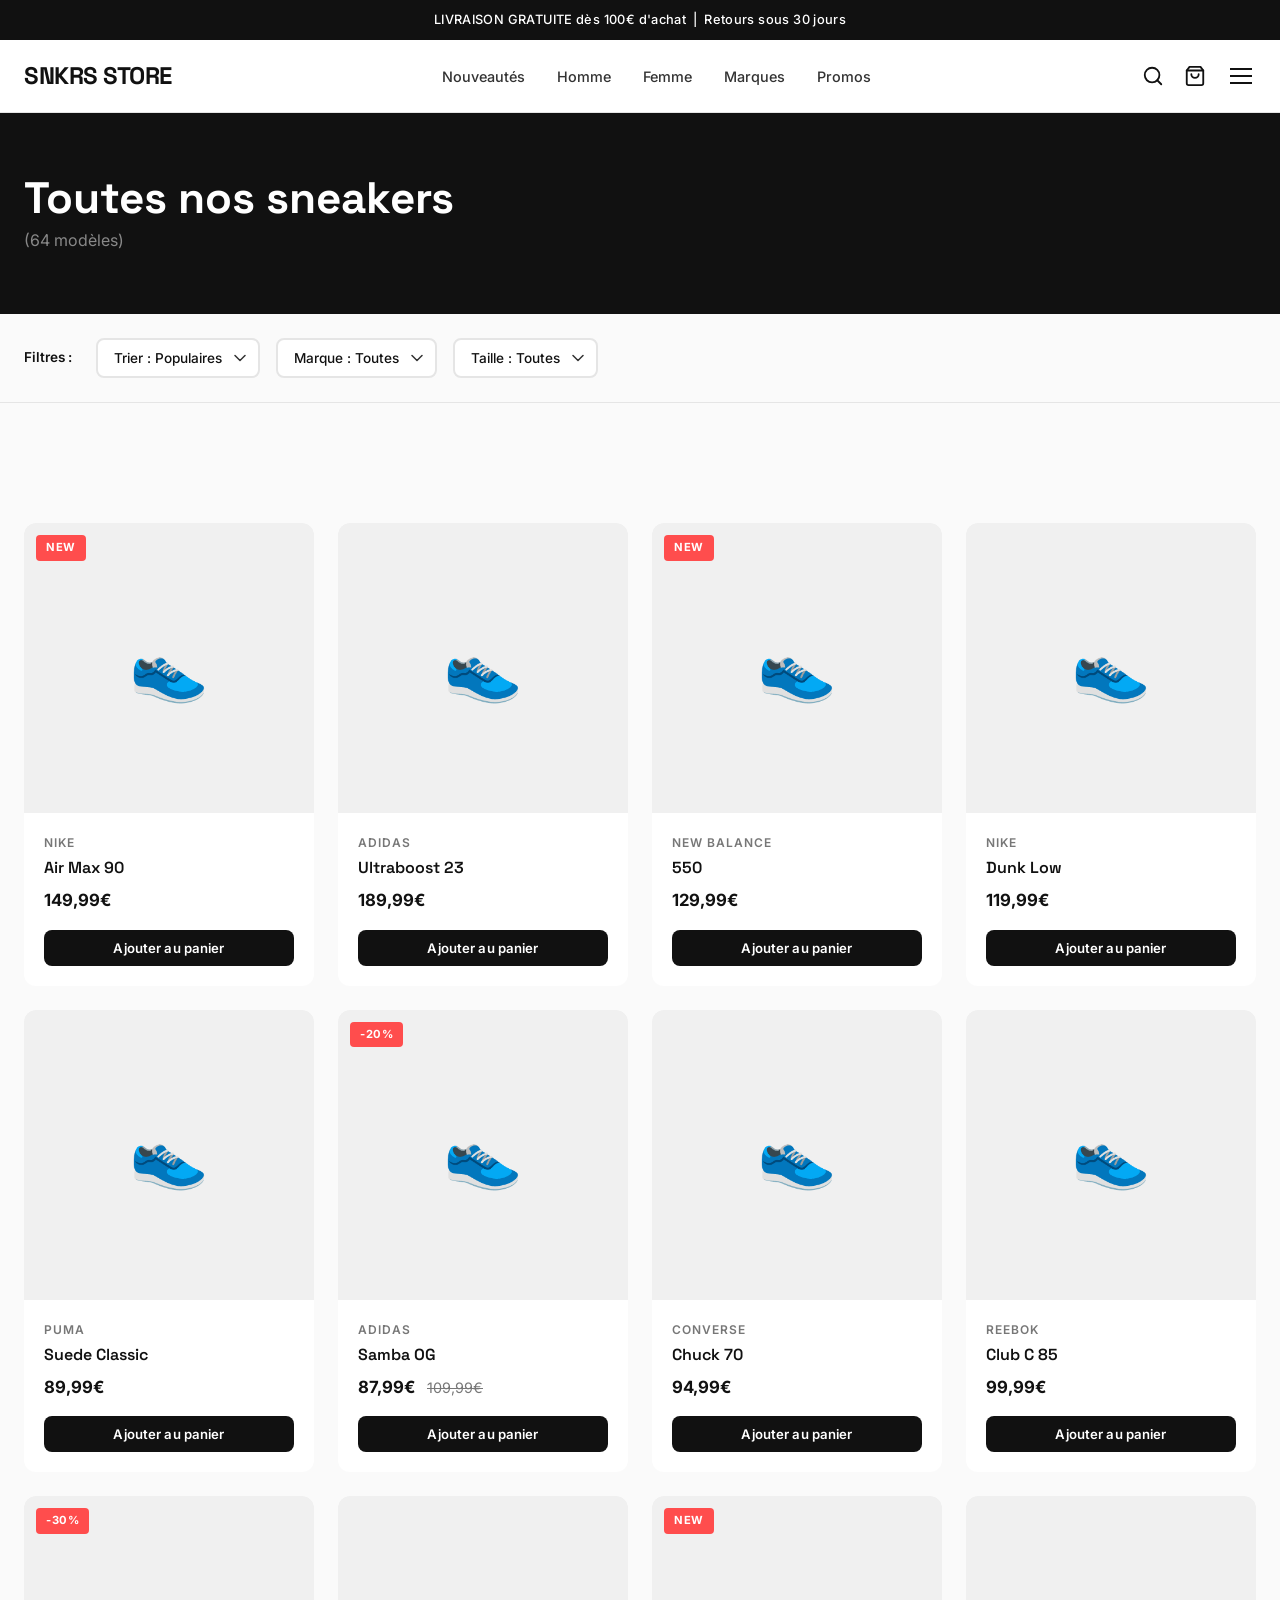
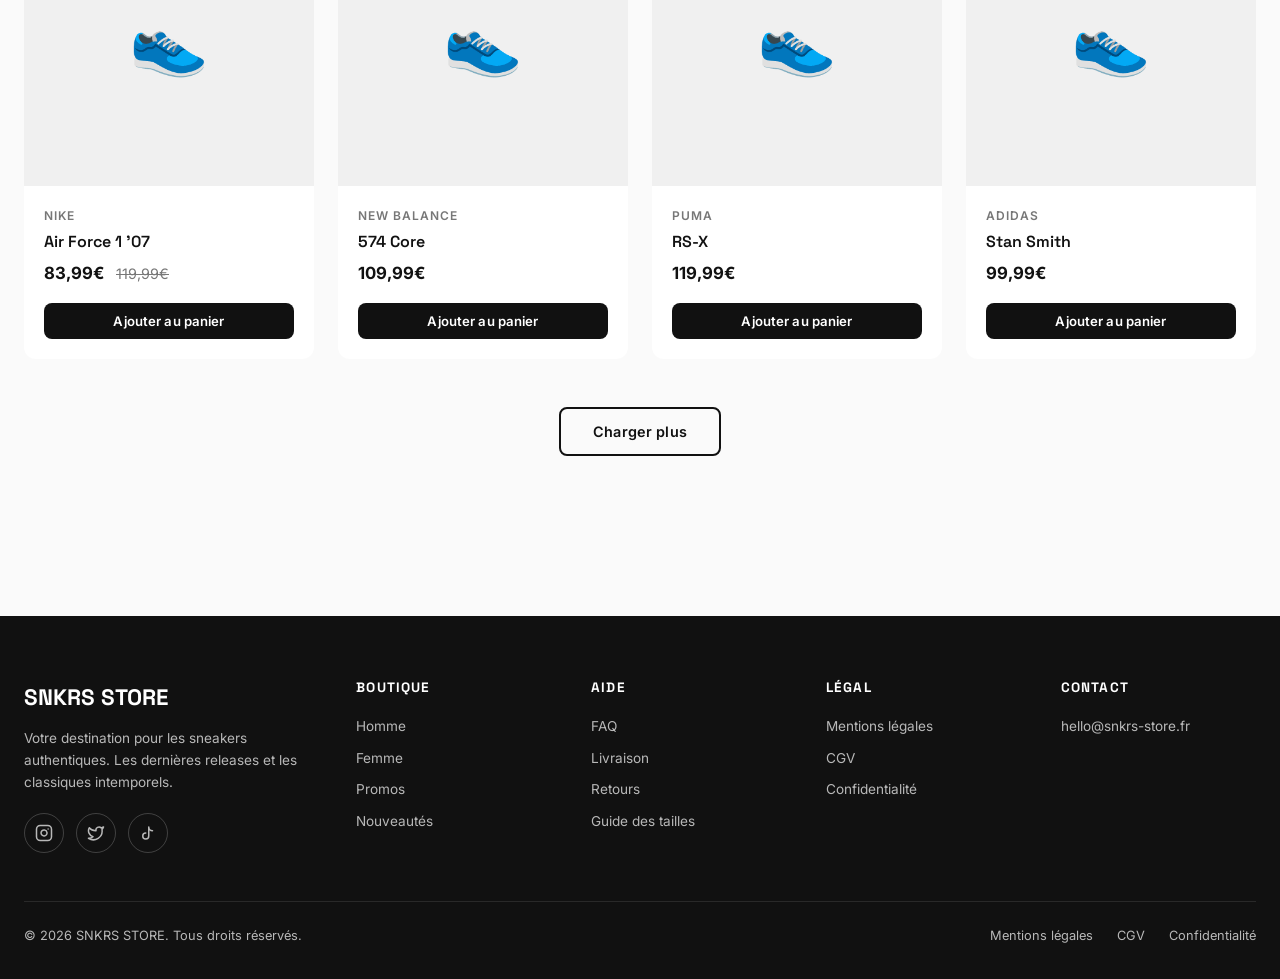
==== shop.html @ 1f9a0745 "Site e-commerce sneakers - homepage + catalogue" ====
<!DOCTYPE html>
<html lang="fr">
<head>
  <meta charset="UTF-8">
  <meta name="viewport" content="width=device-width, initial-scale=1.0">
  <title>Toutes nos sneakers &mdash; SNKRS STORE</title>
  <meta name="description" content="D&eacute;couvrez notre catalogue complet de sneakers authentiques. Nike, Adidas, New Balance, Puma et plus.">
  <link rel="preconnect" href="https://fonts.googleapis.com">
  <link rel="preconnect" href="https://fonts.gstatic.com" crossorigin>
  <link href="https://fonts.googleapis.com/css2?family=Inter:wght@400;500;600;700&family=Space+Grotesk:wght@500;600;700&display=swap" rel="stylesheet">
  <link rel="stylesheet" href="style.css">
</head>
<body>

<!-- ===== ANNOUNCEMENT BAR ===== -->
<div class="announcement-bar">
  LIVRAISON GRATUITE d&egrave;s 100&euro; d'achat &nbsp;|&nbsp; Retours sous 30 jours
</div>

<!-- ===== NAVBAR ===== -->
<nav class="navbar">
  <div class="container">
    <a href="index.html" class="navbar__logo">SNKRS STORE</a>

    <ul class="navbar__links">
      <li><a href="shop.html">Nouveaut&eacute;s</a></li>
      <li><a href="shop.html">Homme</a></li>
      <li><a href="shop.html">Femme</a></li>
      <li><a href="shop.html">Marques</a></li>
      <li><a href="shop.html">Promos</a></li>
    </ul>

    <div class="navbar__icons">
      <button type="button" aria-label="Rechercher">
        <svg viewBox="0 0 24 24" fill="none" stroke="currentColor" stroke-width="2" stroke-linecap="round" stroke-linejoin="round"><circle cx="11" cy="11" r="8"/><line x1="21" y1="21" x2="16.65" y2="16.65"/></svg>
      </button>
      <a href="#" aria-label="Panier">
        <svg viewBox="0 0 24 24" fill="none" stroke="currentColor" stroke-width="2" stroke-linecap="round" stroke-linejoin="round"><path d="M6 2L3 6v14a2 2 0 002 2h14a2 2 0 002-2V6l-3-4z"/><line x1="3" y1="6" x2="21" y2="6"/><path d="M16 10a4 4 0 01-8 0"/></svg>
        <span class="cart-badge">0</span>
      </a>
      <button class="hamburger" type="button" aria-label="Menu">
        <span></span><span></span><span></span>
      </button>
    </div>
  </div>
</nav>

<!-- ===== MOBILE MENU ===== -->
<div class="mobile-menu">
  <div class="mobile-menu__header">
    <span class="navbar__logo">SNKRS STORE</span>
    <button class="mobile-menu__close" type="button" aria-label="Fermer">
      <svg viewBox="0 0 24 24" fill="none" stroke="currentColor" stroke-width="2" stroke-linecap="round" stroke-linejoin="round"><line x1="18" y1="6" x2="6" y2="18"/><line x1="6" y1="6" x2="18" y2="18"/></svg>
    </button>
  </div>
  <ul class="mobile-menu__links">
    <li><a href="shop.html">Nouveaut&eacute;s</a></li>
    <li><a href="shop.html">Homme</a></li>
    <li><a href="shop.html">Femme</a></li>
    <li><a href="shop.html">Marques</a></li>
    <li><a href="shop.html">Promos</a></li>
  </ul>
</div>

<!-- ===== SHOP HERO ===== -->
<section class="shop-hero">
  <div class="container">
    <h1>Toutes nos sneakers</h1>
    <span>(64 mod&egrave;les)</span>
  </div>
</section>

<!-- ===== FILTER BAR ===== -->
<div class="filter-bar">
  <div class="container">
    <span class="filter-bar__label">Filtres :</span>

    <select class="filter-select" name="sort">
      <option value="popular">Trier : Populaires</option>
      <option value="price-asc">Prix croissant</option>
      <option value="price-desc">Prix d&eacute;croissant</option>
      <option value="newest">Nouveaut&eacute;s</option>
    </select>

    <select class="filter-select" name="brand">
      <option value="">Marque : Toutes</option>
      <option value="nike">Nike</option>
      <option value="adidas">Adidas</option>
      <option value="new-balance">New Balance</option>
      <option value="puma">Puma</option>
      <option value="converse">Converse</option>
      <option value="reebok">Reebok</option>
    </select>

    <select class="filter-select" name="size">
      <option value="">Taille : Toutes</option>
      <option value="38">38</option>
      <option value="39">39</option>
      <option value="40">40</option>
      <option value="41">41</option>
      <option value="42">42</option>
      <option value="43">43</option>
      <option value="44">44</option>
      <option value="45">45</option>
      <option value="46">46</option>
    </select>
  </div>
</div>

<!-- ===== PRODUCT GRID ===== -->
<section class="section">
  <div class="container">
    <div class="products-grid">

      <div class="product-card">
        <div class="product-card__image">&#128095;<span class="product-card__badge">New</span></div>
        <div class="product-card__info">
          <div class="product-card__brand">Nike</div>
          <div class="product-card__name">Air Max 90</div>
          <div class="product-card__price">149,99&euro;</div>
          <button class="btn btn--dark btn--sm btn--full js-add-to-cart">Ajouter au panier</button>
        </div>
      </div>

      <div class="product-card">
        <div class="product-card__image">&#128095;</div>
        <div class="product-card__info">
          <div class="product-card__brand">Adidas</div>
          <div class="product-card__name">Ultraboost 23</div>
          <div class="product-card__price">189,99&euro;</div>
          <button class="btn btn--dark btn--sm btn--full js-add-to-cart">Ajouter au panier</button>
        </div>
      </div>

      <div class="product-card">
        <div class="product-card__image">&#128095;<span class="product-card__badge">New</span></div>
        <div class="product-card__info">
          <div class="product-card__brand">New Balance</div>
          <div class="product-card__name">550</div>
          <div class="product-card__price">129,99&euro;</div>
          <button class="btn btn--dark btn--sm btn--full js-add-to-cart">Ajouter au panier</button>
        </div>
      </div>

      <div class="product-card">
        <div class="product-card__image">&#128095;</div>
        <div class="product-card__info">
          <div class="product-card__brand">Nike</div>
          <div class="product-card__name">Dunk Low</div>
          <div class="product-card__price">119,99&euro;</div>
          <button class="btn btn--dark btn--sm btn--full js-add-to-cart">Ajouter au panier</button>
        </div>
      </div>

      <div class="product-card">
        <div class="product-card__image">&#128095;</div>
        <div class="product-card__info">
          <div class="product-card__brand">Puma</div>
          <div class="product-card__name">Suede Classic</div>
          <div class="product-card__price">89,99&euro;</div>
          <button class="btn btn--dark btn--sm btn--full js-add-to-cart">Ajouter au panier</button>
        </div>
      </div>

      <div class="product-card">
        <div class="product-card__image">&#128095;<span class="product-card__badge">-20%</span></div>
        <div class="product-card__info">
          <div class="product-card__brand">Adidas</div>
          <div class="product-card__name">Samba OG</div>
          <div class="product-card__price">87,99&euro; <span class="old-price">109,99&euro;</span></div>
          <button class="btn btn--dark btn--sm btn--full js-add-to-cart">Ajouter au panier</button>
        </div>
      </div>

      <div class="product-card">
        <div class="product-card__image">&#128095;</div>
        <div class="product-card__info">
          <div class="product-card__brand">Converse</div>
          <div class="product-card__name">Chuck 70</div>
          <div class="product-card__price">94,99&euro;</div>
          <button class="btn btn--dark btn--sm btn--full js-add-to-cart">Ajouter au panier</button>
        </div>
      </div>

      <div class="product-card">
        <div class="product-card__image">&#128095;</div>
        <div class="product-card__info">
          <div class="product-card__brand">Reebok</div>
          <div class="product-card__name">Club C 85</div>
          <div class="product-card__price">99,99&euro;</div>
          <button class="btn btn--dark btn--sm btn--full js-add-to-cart">Ajouter au panier</button>
        </div>
      </div>

      <div class="product-card">
        <div class="product-card__image">&#128095;<span class="product-card__badge">-30%</span></div>
        <div class="product-card__info">
          <div class="product-card__brand">Nike</div>
          <div class="product-card__name">Air Force 1 '07</div>
          <div class="product-card__price">83,99&euro; <span class="old-price">119,99&euro;</span></div>
          <button class="btn btn--dark btn--sm btn--full js-add-to-cart">Ajouter au panier</button>
        </div>
      </div>

      <div class="product-card">
        <div class="product-card__image">&#128095;</div>
        <div class="product-card__info">
          <div class="product-card__brand">New Balance</div>
          <div class="product-card__name">574 Core</div>
          <div class="product-card__price">109,99&euro;</div>
          <button class="btn btn--dark btn--sm btn--full js-add-to-cart">Ajouter au panier</button>
        </div>
      </div>

      <div class="product-card">
        <div class="product-card__image">&#128095;<span class="product-card__badge">New</span></div>
        <div class="product-card__info">
          <div class="product-card__brand">Puma</div>
          <div class="product-card__name">RS-X</div>
          <div class="product-card__price">119,99&euro;</div>
          <button class="btn btn--dark btn--sm btn--full js-add-to-cart">Ajouter au panier</button>
        </div>
      </div>

      <div class="product-card">
        <div class="product-card__image">&#128095;</div>
        <div class="product-card__info">
          <div class="product-card__brand">Adidas</div>
          <div class="product-card__name">Stan Smith</div>
          <div class="product-card__price">99,99&euro;</div>
          <button class="btn btn--dark btn--sm btn--full js-add-to-cart">Ajouter au panier</button>
        </div>
      </div>

    </div>

    <div class="load-more">
      <button class="btn btn--ghost">Charger plus</button>
    </div>
  </div>
</section>

<!-- ===== FOOTER ===== -->
<footer class="footer">
  <div class="container">
    <div class="footer__grid">

      <div class="footer__brand">
        <div class="footer__brand-name">SNKRS STORE</div>
        <p>Votre destination pour les sneakers authentiques. Les derni&egrave;res releases et les classiques intemporels.</p>
        <div class="footer__social">
          <a href="#" aria-label="Instagram">
            <svg viewBox="0 0 24 24" fill="none" stroke="currentColor" stroke-width="2" stroke-linecap="round" stroke-linejoin="round"><rect x="2" y="2" width="20" height="20" rx="5" ry="5"/><path d="M16 11.37A4 4 0 1112.63 8 4 4 0 0116 11.37z"/><line x1="17.5" y1="6.5" x2="17.51" y2="6.5"/></svg>
          </a>
          <a href="#" aria-label="Twitter">
            <svg viewBox="0 0 24 24" fill="none" stroke="currentColor" stroke-width="2" stroke-linecap="round" stroke-linejoin="round"><path d="M22 4s-.7 2.1-2 3.4c1.6 10-9.4 17.3-18 11.6 2.2.1 4.4-.6 6-2C3 15.5.5 9.6 3 5c2.2 2.6 5.6 4.1 9 4-.9-4.2 4-6.6 7-3.8 1.1 0 3-1.2 3-1.2z"/></svg>
          </a>
          <a href="#" aria-label="TikTok">
            <svg viewBox="0 0 24 24" fill="none" stroke="currentColor" stroke-width="2" stroke-linecap="round" stroke-linejoin="round"><path d="M9 12a4 4 0 104 4V4a5 5 0 005 5"/></svg>
          </a>
        </div>
      </div>

      <div class="footer__col">
        <h4>Boutique</h4>
        <a href="shop.html">Homme</a>
        <a href="shop.html">Femme</a>
        <a href="shop.html">Promos</a>
        <a href="shop.html">Nouveaut&eacute;s</a>
      </div>

      <div class="footer__col">
        <h4>Aide</h4>
        <a href="#">FAQ</a>
        <a href="#">Livraison</a>
        <a href="#">Retours</a>
        <a href="#">Guide des tailles</a>
      </div>

      <div class="footer__col">
        <h4>L&eacute;gal</h4>
        <a href="#">Mentions l&eacute;gales</a>
        <a href="#">CGV</a>
        <a href="#">Confidentialit&eacute;</a>
      </div>

      <div class="footer__col">
        <h4>Contact</h4>
        <a href="mailto:hello@snkrs-store.fr">hello@snkrs-store.fr</a>
      </div>

    </div>

    <div class="footer__bottom">
      <span>&copy; 2026 SNKRS STORE. Tous droits r&eacute;serv&eacute;s.</span>
      <div>
        <a href="#">Mentions l&eacute;gales</a>
        <a href="#">CGV</a>
        <a href="#">Confidentialit&eacute;</a>
      </div>
    </div>
  </div>
</footer>

<script src="script.js"></script>
</body>
</html>
---- style.css ----
/* ===== CSS VARIABLES / DESIGN TOKENS ===== */
:root {
  --bg: #FAFAFA;
  --dark: #111111;
  --text: #333333;
  --text-light: #777777;
  --accent: #FF4D4D;
  --secondary: #111111;
  --border: #E5E5E5;
  --card-bg: #FFFFFF;
  --white: #FFFFFF;
  --shadow-sm: 0 1px 3px rgba(0,0,0,0.06);
  --shadow-md: 0 4px 16px rgba(0,0,0,0.10);
  --shadow-lg: 0 8px 30px rgba(0,0,0,0.12);
  --radius: 8px;
  --radius-lg: 12px;
  --transition: 0.3s cubic-bezier(0.25, 0.46, 0.45, 0.94);
}

/* ===== RESET & BASE ===== */
*, *::before, *::after { box-sizing: border-box; margin: 0; padding: 0; }

html {
  scroll-behavior: smooth;
  -webkit-font-smoothing: antialiased;
  -moz-osx-font-smoothing: grayscale;
}

body {
  font-family: 'Inter', sans-serif;
  background: var(--bg);
  color: var(--text);
  line-height: 1.6;
  overflow-x: hidden;
}

h1, h2, h3, h4, h5, h6 {
  font-family: 'Space Grotesk', sans-serif;
  font-weight: 700;
  color: var(--dark);
  line-height: 1.15;
}

a { text-decoration: none; color: inherit; transition: color var(--transition); }
img { max-width: 100%; display: block; }
button { cursor: pointer; font-family: 'Inter', sans-serif; border: none; }
ul { list-style: none; }
input, select { font-family: 'Inter', sans-serif; }

.container {
  width: 100%;
  max-width: 1280px;
  margin: 0 auto;
  padding: 0 24px;
}

/* ===== ANNOUNCEMENT BAR ===== */
.announcement-bar {
  background: var(--dark);
  color: var(--white);
  text-align: center;
  padding: 10px 24px;
  font-size: 0.8rem;
  font-weight: 500;
  letter-spacing: 0.03em;
}

/* ===== NAVBAR ===== */
.navbar {
  background: var(--white);
  border-bottom: 1px solid var(--border);
  position: sticky;
  top: 0;
  z-index: 1000;
}

.navbar .container {
  display: flex;
  align-items: center;
  justify-content: space-between;
  height: 72px;
}

.navbar__logo {
  font-family: 'Space Grotesk', sans-serif;
  font-size: 1.5rem;
  font-weight: 700;
  color: var(--dark);
  letter-spacing: -0.02em;
}

.navbar__links {
  display: flex;
  gap: 32px;
  align-items: center;
}

.navbar__links a {
  font-size: 0.9rem;
  font-weight: 500;
  color: var(--text);
  position: relative;
  padding: 4px 0;
}

.navbar__links a::after {
  content: '';
  position: absolute;
  bottom: -2px;
  left: 0;
  width: 0;
  height: 2px;
  background: var(--dark);
  transition: width var(--transition);
}

.navbar__links a:hover::after { width: 100%; }

.navbar__icons {
  display: flex;
  gap: 20px;
  align-items: center;
}

.navbar__icons button,
.navbar__icons a {
  background: none;
  border: none;
  color: var(--dark);
  display: flex;
  align-items: center;
  position: relative;
}

.navbar__icons svg { width: 22px; height: 22px; }

.cart-badge {
  position: absolute;
  top: -6px;
  right: -8px;
  background: var(--accent);
  color: var(--white);
  font-size: 0.65rem;
  font-weight: 700;
  width: 18px;
  height: 18px;
  border-radius: 50%;
  display: flex;
  align-items: center;
  justify-content: center;
  line-height: 1;
}

.hamburger {
  display: none;
  background: none;
  border: none;
  color: var(--dark);
  flex-direction: column;
  gap: 5px;
  padding: 4px;
}

.hamburger span {
  display: block;
  width: 22px;
  height: 2px;
  background: var(--dark);
  transition: var(--transition);
}

/* ===== MOBILE MENU ===== */
.mobile-menu {
  display: none;
  position: fixed;
  top: 0;
  left: 0;
  width: 100%;
  height: 100%;
  background: var(--white);
  z-index: 2000;
  padding: 24px;
  flex-direction: column;
}

.mobile-menu.active { display: flex; }

.mobile-menu__header {
  display: flex;
  justify-content: space-between;
  align-items: center;
  margin-bottom: 48px;
}

.mobile-menu__close {
  background: none;
  border: none;
  color: var(--dark);
}

.mobile-menu__close svg { width: 28px; height: 28px; }

.mobile-menu__links {
  display: flex;
  flex-direction: column;
  gap: 24px;
}

.mobile-menu__links a {
  font-family: 'Space Grotesk', sans-serif;
  font-size: 1.75rem;
  font-weight: 700;
  color: var(--dark);
}

/* ===== BUTTONS ===== */
.btn {
  display: inline-flex;
  align-items: center;
  justify-content: center;
  gap: 8px;
  padding: 14px 32px;
  font-size: 0.9rem;
  font-weight: 600;
  border-radius: var(--radius);
  transition: all var(--transition);
  letter-spacing: 0.01em;
}

.btn--primary {
  background: var(--white);
  color: var(--dark);
}

.btn--primary:hover {
  background: var(--bg);
  transform: translateY(-1px);
}

.btn--outline {
  background: transparent;
  color: var(--white);
  border: 2px solid rgba(255,255,255,0.4);
}

.btn--outline:hover {
  border-color: var(--white);
  transform: translateY(-1px);
}

.btn--dark {
  background: var(--dark);
  color: var(--white);
}

.btn--dark:hover {
  background: #222;
  transform: translateY(-1px);
}

.btn--accent {
  background: var(--accent);
  color: var(--white);
}

.btn--accent:hover {
  background: #e04343;
  transform: translateY(-1px);
}

.btn--ghost {
  background: transparent;
  color: var(--dark);
  border: 2px solid var(--dark);
}

.btn--ghost:hover {
  background: var(--dark);
  color: var(--white);
}

.btn--sm {
  padding: 10px 20px;
  font-size: 0.825rem;
}

.btn--full { width: 100%; }

/* ===== HERO ===== */
.hero {
  background: var(--dark);
  color: var(--white);
  padding: 100px 0 120px;
  position: relative;
  overflow: hidden;
}

.hero::before {
  content: '';
  position: absolute;
  top: -50%;
  right: -10%;
  width: 600px;
  height: 600px;
  background: radial-gradient(circle, rgba(255,77,77,0.15) 0%, transparent 70%);
  pointer-events: none;
}

.hero__content {
  max-width: 640px;
  position: relative;
  z-index: 1;
}

.hero__tag {
  display: inline-block;
  font-size: 0.8rem;
  font-weight: 600;
  text-transform: uppercase;
  letter-spacing: 0.12em;
  color: var(--accent);
  margin-bottom: 20px;
}

.hero h1 {
  font-size: 3.5rem;
  color: var(--white);
  margin-bottom: 20px;
  letter-spacing: -0.02em;
}

.hero p {
  font-size: 1.15rem;
  color: rgba(255,255,255,0.65);
  margin-bottom: 36px;
  line-height: 1.7;
}

.hero__buttons {
  display: flex;
  gap: 16px;
  flex-wrap: wrap;
}

/* ===== SECTIONS ===== */
.section {
  padding: 80px 0;
}

.section__header {
  display: flex;
  justify-content: space-between;
  align-items: flex-end;
  margin-bottom: 40px;
}

.section__title {
  font-size: 2rem;
  letter-spacing: -0.02em;
}

.section__link {
  font-size: 0.9rem;
  font-weight: 600;
  color: var(--dark);
  display: flex;
  align-items: center;
  gap: 6px;
}

.section__link:hover { color: var(--accent); }

.section__link svg { width: 16px; height: 16px; }

/* ===== CATEGORY CARDS ===== */
.categories-grid {
  display: grid;
  grid-template-columns: repeat(4, 1fr);
  gap: 20px;
}

.category-card {
  aspect-ratio: 3/4;
  border-radius: var(--radius-lg);
  overflow: hidden;
  position: relative;
  cursor: pointer;
  transition: transform var(--transition);
}

.category-card:hover { transform: scale(1.02); }

.category-card__bg {
  width: 100%;
  height: 100%;
  display: flex;
  align-items: center;
  justify-content: center;
  font-size: 4rem;
}

.category-card__overlay {
  position: absolute;
  bottom: 0;
  left: 0;
  right: 0;
  padding: 24px;
  background: linear-gradient(to top, rgba(0,0,0,0.7) 0%, transparent 100%);
}

.category-card__name {
  color: var(--white);
  font-family: 'Space Grotesk', sans-serif;
  font-size: 1.25rem;
  font-weight: 700;
}

/* ===== PRODUCT GRID ===== */
.products-grid {
  display: grid;
  grid-template-columns: repeat(4, 1fr);
  gap: 24px;
}

.product-card {
  background: var(--card-bg);
  border-radius: var(--radius-lg);
  overflow: hidden;
  transition: all var(--transition);
  position: relative;
}

.product-card:hover {
  box-shadow: var(--shadow-lg);
  transform: translateY(-4px);
}

.product-card__image {
  aspect-ratio: 1;
  background: #F0F0F0;
  display: flex;
  align-items: center;
  justify-content: center;
  font-size: 4rem;
  position: relative;
}

.product-card__badge {
  position: absolute;
  top: 12px;
  left: 12px;
  background: var(--accent);
  color: var(--white);
  font-size: 0.7rem;
  font-weight: 700;
  text-transform: uppercase;
  letter-spacing: 0.05em;
  padding: 4px 10px;
  border-radius: 4px;
}

.product-card__info {
  padding: 20px;
}

.product-card__brand {
  font-size: 0.75rem;
  font-weight: 600;
  text-transform: uppercase;
  letter-spacing: 0.08em;
  color: var(--text-light);
  margin-bottom: 6px;
}

.product-card__name {
  font-family: 'Space Grotesk', sans-serif;
  font-size: 1rem;
  font-weight: 600;
  color: var(--dark);
  margin-bottom: 8px;
  line-height: 1.3;
}

.product-card__price {
  font-size: 1.05rem;
  font-weight: 700;
  color: var(--dark);
  margin-bottom: 16px;
}

.product-card__price .old-price {
  text-decoration: line-through;
  color: var(--text-light);
  font-weight: 400;
  font-size: 0.9rem;
  margin-left: 8px;
}

.product-card .btn { width: 100%; }

/* ===== PROMO BANNER ===== */
.promo-banner {
  background: var(--dark);
  color: var(--white);
  padding: 80px 0;
  text-align: center;
}

.promo-banner__tag {
  display: inline-block;
  background: var(--accent);
  color: var(--white);
  font-size: 0.75rem;
  font-weight: 700;
  text-transform: uppercase;
  letter-spacing: 0.1em;
  padding: 6px 16px;
  border-radius: 4px;
  margin-bottom: 20px;
}

.promo-banner h2 {
  font-size: 2.5rem;
  color: var(--white);
  margin-bottom: 12px;
  letter-spacing: -0.02em;
}

.promo-banner p {
  color: rgba(255,255,255,0.6);
  font-size: 1.1rem;
  margin-bottom: 32px;
}

/* ===== BRANDS ===== */
.brands-grid {
  display: grid;
  grid-template-columns: repeat(6, 1fr);
  gap: 16px;
}

.brand-card {
  background: var(--card-bg);
  border: 1px solid var(--border);
  border-radius: var(--radius);
  padding: 28px 20px;
  display: flex;
  align-items: center;
  justify-content: center;
  font-family: 'Space Grotesk', sans-serif;
  font-size: 1.1rem;
  font-weight: 700;
  color: var(--dark);
  letter-spacing: -0.01em;
  transition: all var(--transition);
}

.brand-card:hover {
  border-color: var(--dark);
  box-shadow: var(--shadow-sm);
}

/* ===== REASSURANCE ===== */
.reassurance-grid {
  display: grid;
  grid-template-columns: repeat(4, 1fr);
  gap: 24px;
}

.reassurance-item {
  text-align: center;
  padding: 32px 20px;
}

.reassurance-item__icon {
  width: 52px;
  height: 52px;
  background: var(--dark);
  border-radius: 50%;
  display: flex;
  align-items: center;
  justify-content: center;
  margin: 0 auto 16px;
}

.reassurance-item__icon svg {
  width: 24px;
  height: 24px;
  color: var(--white);
}

.reassurance-item h4 {
  font-size: 1rem;
  margin-bottom: 6px;
}

.reassurance-item p {
  font-size: 0.85rem;
  color: var(--text-light);
  line-height: 1.5;
}

/* ===== NEWSLETTER ===== */
.newsletter {
  background: var(--card-bg);
  border-top: 1px solid var(--border);
  border-bottom: 1px solid var(--border);
  padding: 80px 0;
  text-align: center;
}

.newsletter__content { max-width: 520px; margin: 0 auto; }

.newsletter h2 {
  font-size: 2rem;
  margin-bottom: 12px;
  letter-spacing: -0.02em;
}

.newsletter p {
  color: var(--text-light);
  margin-bottom: 32px;
  font-size: 0.95rem;
}

.newsletter__form {
  display: flex;
  gap: 12px;
}

.newsletter__form input {
  flex: 1;
  padding: 14px 20px;
  border: 2px solid var(--border);
  border-radius: var(--radius);
  font-size: 0.9rem;
  background: var(--bg);
  color: var(--dark);
  transition: border-color var(--transition);
  outline: none;
}

.newsletter__form input:focus { border-color: var(--dark); }

.newsletter__form input::placeholder { color: var(--text-light); }

.newsletter__success {
  display: none;
  align-items: center;
  justify-content: center;
  gap: 8px;
  color: #2D8A4E;
  font-weight: 600;
  font-size: 0.95rem;
  margin-top: 16px;
}

.newsletter__success.show { display: flex; }

.newsletter__success svg { width: 20px; height: 20px; }

/* ===== FOOTER ===== */
.footer {
  background: var(--dark);
  color: rgba(255,255,255,0.7);
  padding: 64px 0 32px;
}

.footer__grid {
  display: grid;
  grid-template-columns: 1.5fr 1fr 1fr 1fr 1fr;
  gap: 40px;
  margin-bottom: 48px;
}

.footer__brand-name {
  font-family: 'Space Grotesk', sans-serif;
  font-size: 1.4rem;
  font-weight: 700;
  color: var(--white);
  margin-bottom: 12px;
}

.footer__brand p {
  font-size: 0.85rem;
  line-height: 1.6;
  margin-bottom: 20px;
}

.footer__social {
  display: flex;
  gap: 12px;
}

.footer__social a {
  width: 40px;
  height: 40px;
  border: 1px solid rgba(255,255,255,0.2);
  border-radius: 50%;
  display: flex;
  align-items: center;
  justify-content: center;
  color: rgba(255,255,255,0.7);
  transition: all var(--transition);
}

.footer__social a:hover {
  background: var(--white);
  color: var(--dark);
  border-color: var(--white);
}

.footer__social svg { width: 18px; height: 18px; }

.footer__col h4 {
  color: var(--white);
  font-size: 0.85rem;
  text-transform: uppercase;
  letter-spacing: 0.08em;
  margin-bottom: 20px;
}

.footer__col a {
  display: block;
  font-size: 0.85rem;
  margin-bottom: 10px;
  transition: color var(--transition);
}

.footer__col a:hover { color: var(--white); }

.footer__bottom {
  border-top: 1px solid rgba(255,255,255,0.1);
  padding-top: 24px;
  display: flex;
  justify-content: space-between;
  align-items: center;
  font-size: 0.8rem;
}

.footer__bottom a { margin-left: 20px; }
.footer__bottom a:hover { color: var(--white); }

/* ===== SHOP PAGE ===== */
.shop-hero {
  background: var(--dark);
  color: var(--white);
  padding: 60px 0;
}

.shop-hero h1 {
  font-size: 2.75rem;
  color: var(--white);
  margin-bottom: 4px;
}

.shop-hero span {
  color: rgba(255,255,255,0.5);
  font-size: 1rem;
}

.filter-bar {
  padding: 24px 0;
  border-bottom: 1px solid var(--border);
  margin-bottom: 40px;
}

.filter-bar .container {
  display: flex;
  gap: 16px;
  flex-wrap: wrap;
  align-items: center;
}

.filter-bar__label {
  font-size: 0.85rem;
  font-weight: 600;
  color: var(--dark);
  margin-right: 8px;
}

.filter-select {
  padding: 10px 36px 10px 16px;
  border: 2px solid var(--border);
  border-radius: var(--radius);
  font-size: 0.85rem;
  font-weight: 500;
  color: var(--dark);
  background: var(--white);
  appearance: none;
  background-image: url("data:image/svg+xml,%3Csvg width='12' height='8' viewBox='0 0 12 8' fill='none' xmlns='http://www.w3.org/2000/svg'%3E%3Cpath d='M1 1.5L6 6.5L11 1.5' stroke='%23333' stroke-width='1.5' stroke-linecap='round' stroke-linejoin='round'/%3E%3C/svg%3E");
  background-repeat: no-repeat;
  background-position: right 12px center;
  cursor: pointer;
  outline: none;
  transition: border-color var(--transition);
}

.filter-select:focus { border-color: var(--dark); }

.load-more {
  text-align: center;
  padding: 48px 0 80px;
}

/* ===== RESPONSIVE ===== */
@media (max-width: 1024px) {
  .hero h1 { font-size: 2.75rem; }
  .products-grid { grid-template-columns: repeat(3, 1fr); }
  .categories-grid { grid-template-columns: repeat(2, 1fr); }
  .brands-grid { grid-template-columns: repeat(3, 1fr); }
  .footer__grid { grid-template-columns: 1.5fr 1fr 1fr; }
  .footer__grid .footer__col:nth-child(4),
  .footer__grid .footer__col:nth-child(5) { grid-column: span 1; }
}

@media (max-width: 768px) {
  .navbar__links { display: none; }
  .hamburger { display: flex; }

  .hero { padding: 60px 0 80px; }
  .hero h1 { font-size: 2.25rem; }
  .hero p { font-size: 1rem; }

  .section { padding: 60px 0; }
  .section__title { font-size: 1.6rem; }

  .products-grid { grid-template-columns: repeat(2, 1fr); gap: 16px; }
  .categories-grid { grid-template-columns: repeat(2, 1fr); gap: 12px; }
  .reassurance-grid { grid-template-columns: repeat(2, 1fr); }
  .brands-grid { grid-template-columns: repeat(3, 1fr); gap: 12px; }

  .promo-banner h2 { font-size: 1.75rem; }

  .footer__grid {
    grid-template-columns: 1fr 1fr;
    gap: 32px;
  }
  .footer__brand { grid-column: 1 / -1; }
  .footer__bottom { flex-direction: column; gap: 12px; text-align: center; }
  .footer__bottom a { margin-left: 0; margin: 0 10px; }

  .newsletter__form { flex-direction: column; }

  .shop-hero h1 { font-size: 2rem; }
  .filter-bar .container { gap: 12px; }
}

@media (max-width: 480px) {
  .container { padding: 0 16px; }
  .hero h1 { font-size: 1.85rem; }
  .hero__buttons { flex-direction: column; }
  .hero__buttons .btn { width: 100%; }

  .products-grid { grid-template-columns: 1fr; gap: 16px; }
  .categories-grid { grid-template-columns: 1fr; }
  .reassurance-grid { grid-template-columns: 1fr; }
  .brands-grid { grid-template-columns: repeat(2, 1fr); }

  .section__header { flex-direction: column; align-items: flex-start; gap: 12px; }

  .promo-banner { padding: 60px 0; }
  .promo-banner h2 { font-size: 1.5rem; }

  .footer__grid { grid-template-columns: 1fr; }
}
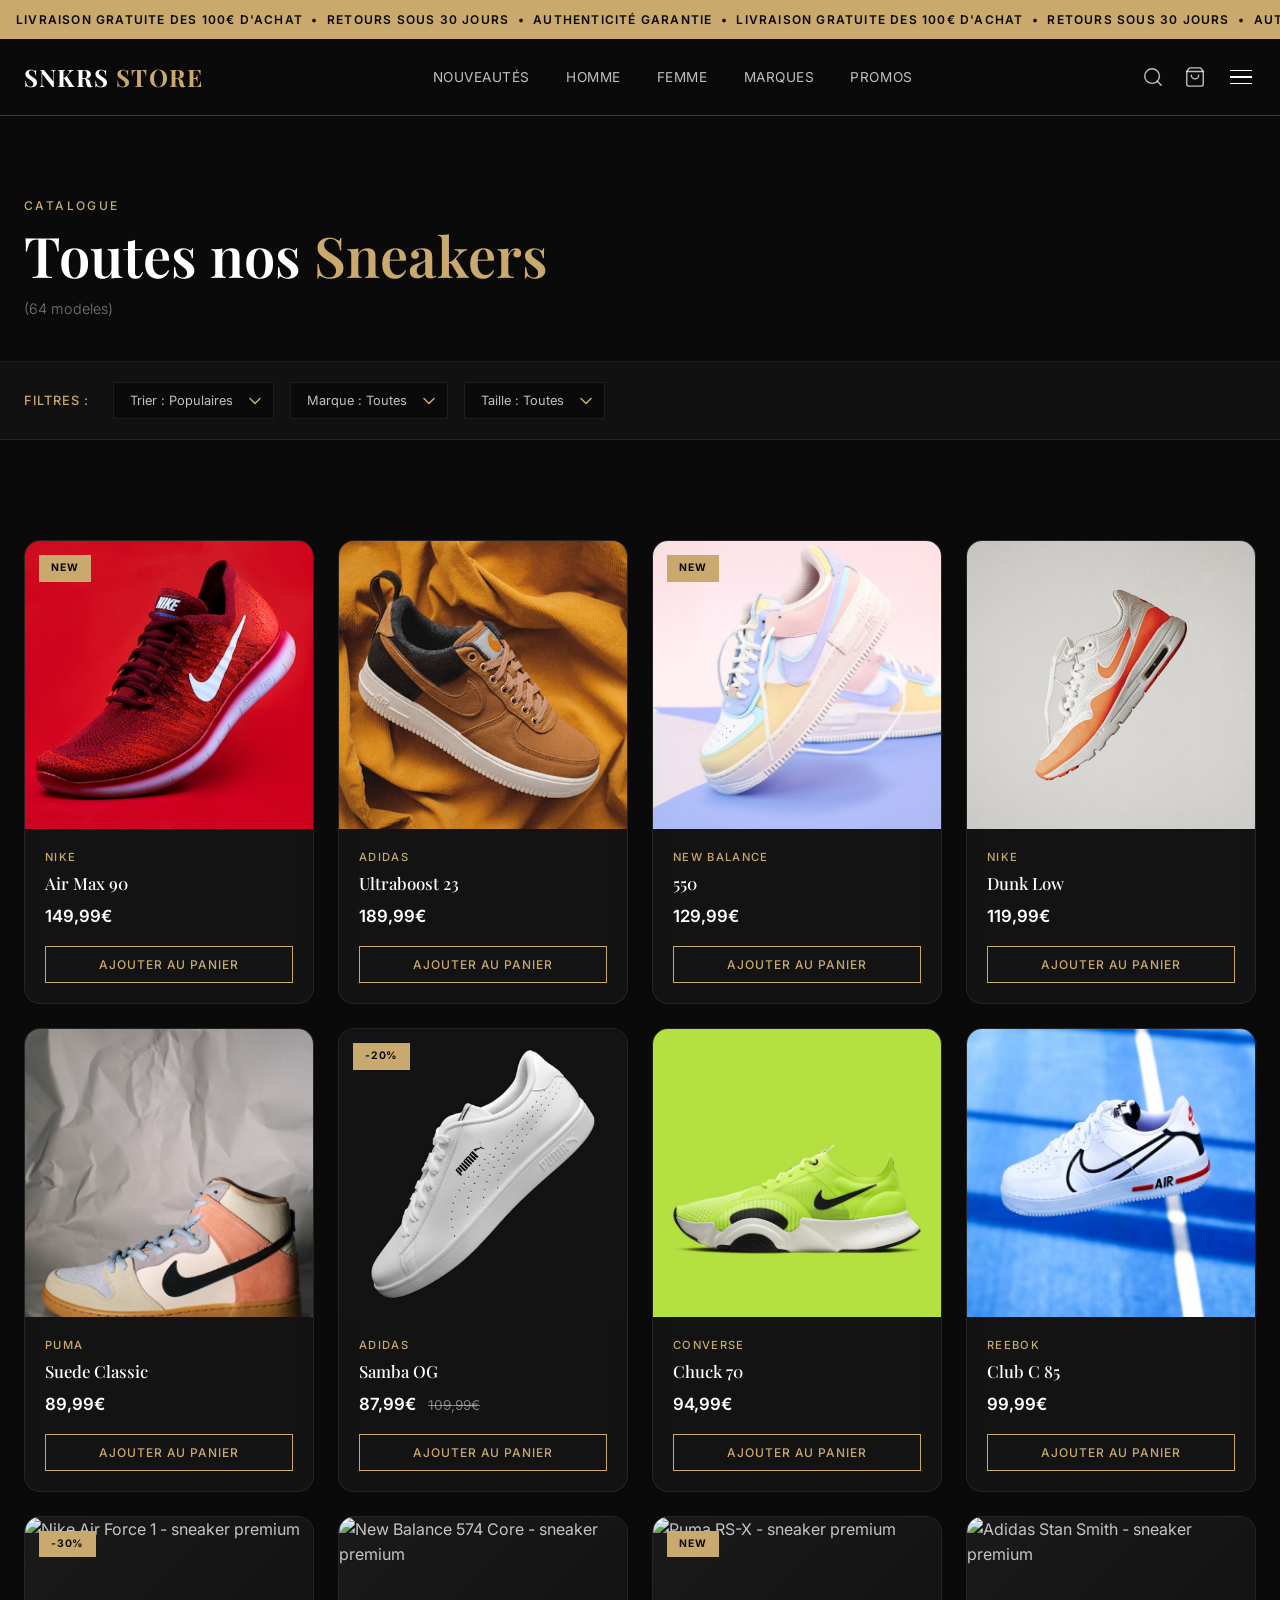
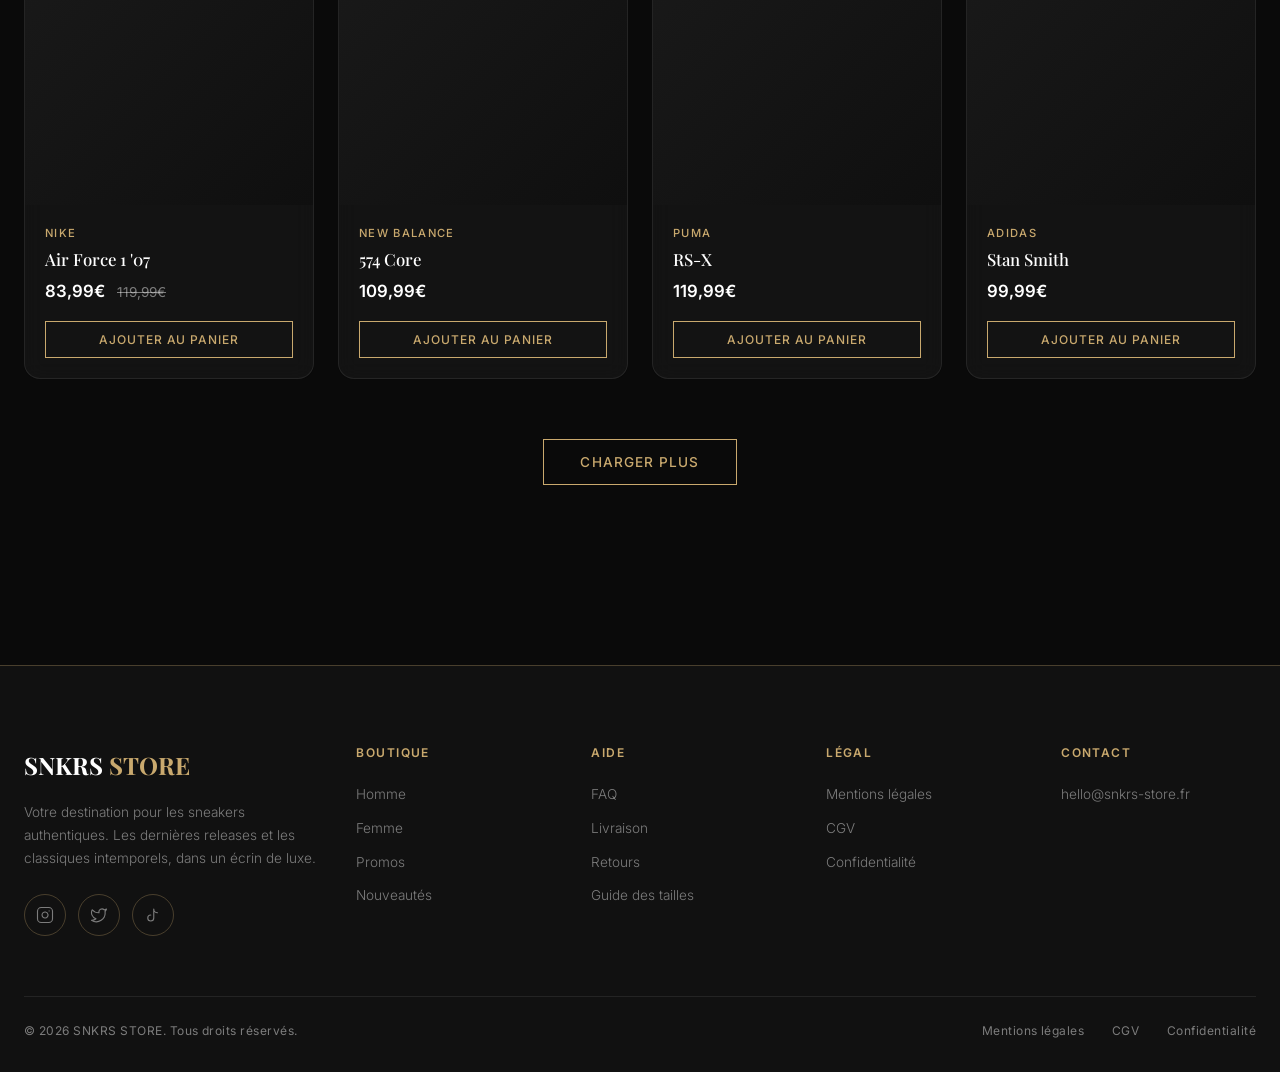
==== commit e31a105e: "Refonte design luxe premium : dark theme, images réelles, animations - Thème sombre élégant (#0A0A0A" ====
--- a/shop.html
+++ b/shop.html
@@ -3,24 +3,27 @@
 <head>
   <meta charset="UTF-8">
   <meta name="viewport" content="width=device-width, initial-scale=1.0">
-  <title>Toutes nos sneakers &mdash; SNKRS STORE</title>
-  <meta name="description" content="D&eacute;couvrez notre catalogue complet de sneakers authentiques. Nike, Adidas, New Balance, Puma et plus.">
+  <title>Toutes nos Sneakers &mdash; SNKRS STORE</title>
+  <meta name="description" content="Decouvrez notre catalogue complet de sneakers authentiques. Nike, Adidas, New Balance, Puma et plus.">
   <link rel="preconnect" href="https://fonts.googleapis.com">
   <link rel="preconnect" href="https://fonts.gstatic.com" crossorigin>
-  <link href="https://fonts.googleapis.com/css2?family=Inter:wght@400;500;600;700&family=Space+Grotesk:wght@500;600;700&display=swap" rel="stylesheet">
+  <link href="https://fonts.googleapis.com/css2?family=Playfair+Display:ital,wght@0,400;0,500;0,600;0,700;1,400;1,500&family=Inter:wght@300;400;500;600;700&display=swap" rel="stylesheet">
   <link rel="stylesheet" href="style.css">
 </head>
 <body>
 
 <!-- ===== ANNOUNCEMENT BAR ===== -->
 <div class="announcement-bar">
-  LIVRAISON GRATUITE d&egrave;s 100&euro; d'achat &nbsp;|&nbsp; Retours sous 30 jours
+  <div class="announcement-bar__track">
+    <span>LIVRAISON GRATUITE des 100&euro; d'achat &nbsp;&bull;&nbsp; Retours sous 30 jours &nbsp;&bull;&nbsp; Authenticit&eacute; garantie &nbsp;&bull;&nbsp; LIVRAISON GRATUITE des 100&euro; d'achat &nbsp;&bull;&nbsp; Retours sous 30 jours &nbsp;&bull;&nbsp; Authenticit&eacute; garantie &nbsp;&bull;&nbsp;</span>
+    <span>LIVRAISON GRATUITE des 100&euro; d'achat &nbsp;&bull;&nbsp; Retours sous 30 jours &nbsp;&bull;&nbsp; Authenticit&eacute; garantie &nbsp;&bull;&nbsp; LIVRAISON GRATUITE des 100&euro; d'achat &nbsp;&bull;&nbsp; Retours sous 30 jours &nbsp;&bull;&nbsp; Authenticit&eacute; garantie &nbsp;&bull;&nbsp;</span>
+  </div>
 </div>
 
 <!-- ===== NAVBAR ===== -->
 <nav class="navbar">
   <div class="container">
-    <a href="index.html" class="navbar__logo">SNKRS STORE</a>
+    <a href="index.html" class="navbar__logo">SNKRS <span>STORE</span></a>
 
     <ul class="navbar__links">
       <li><a href="shop.html">Nouveaut&eacute;s</a></li>
@@ -32,10 +35,10 @@
 
     <div class="navbar__icons">
       <button type="button" aria-label="Rechercher">
-        <svg viewBox="0 0 24 24" fill="none" stroke="currentColor" stroke-width="2" stroke-linecap="round" stroke-linejoin="round"><circle cx="11" cy="11" r="8"/><line x1="21" y1="21" x2="16.65" y2="16.65"/></svg>
+        <svg viewBox="0 0 24 24" fill="none" stroke="currentColor" stroke-width="1.5" stroke-linecap="round" stroke-linejoin="round"><circle cx="11" cy="11" r="8"/><line x1="21" y1="21" x2="16.65" y2="16.65"/></svg>
       </button>
       <a href="#" aria-label="Panier">
-        <svg viewBox="0 0 24 24" fill="none" stroke="currentColor" stroke-width="2" stroke-linecap="round" stroke-linejoin="round"><path d="M6 2L3 6v14a2 2 0 002 2h14a2 2 0 002-2V6l-3-4z"/><line x1="3" y1="6" x2="21" y2="6"/><path d="M16 10a4 4 0 01-8 0"/></svg>
+        <svg viewBox="0 0 24 24" fill="none" stroke="currentColor" stroke-width="1.5" stroke-linecap="round" stroke-linejoin="round"><path d="M6 2L3 6v14a2 2 0 002 2h14a2 2 0 002-2V6l-3-4z"/><line x1="3" y1="6" x2="21" y2="6"/><path d="M16 10a4 4 0 01-8 0"/></svg>
         <span class="cart-badge">0</span>
       </a>
       <button class="hamburger" type="button" aria-label="Menu">
@@ -48,9 +51,9 @@
 <!-- ===== MOBILE MENU ===== -->
 <div class="mobile-menu">
   <div class="mobile-menu__header">
-    <span class="navbar__logo">SNKRS STORE</span>
+    <span class="navbar__logo">SNKRS <span>STORE</span></span>
     <button class="mobile-menu__close" type="button" aria-label="Fermer">
-      <svg viewBox="0 0 24 24" fill="none" stroke="currentColor" stroke-width="2" stroke-linecap="round" stroke-linejoin="round"><line x1="18" y1="6" x2="6" y2="18"/><line x1="6" y1="6" x2="18" y2="18"/></svg>
+      <svg viewBox="0 0 24 24" fill="none" stroke="currentColor" stroke-width="1.5" stroke-linecap="round" stroke-linejoin="round"><line x1="18" y1="6" x2="6" y2="18"/><line x1="6" y1="6" x2="18" y2="18"/></svg>
     </button>
   </div>
   <ul class="mobile-menu__links">
@@ -65,8 +68,9 @@
 <!-- ===== SHOP HERO ===== -->
 <section class="shop-hero">
   <div class="container">
-    <h1>Toutes nos sneakers</h1>
-    <span>(64 mod&egrave;les)</span>
+    <span class="section__subtitle">Catalogue</span>
+    <h1>Toutes nos <span class="gold">Sneakers</span></h1>
+    <span class="shop-hero__count">(64 modeles)</span>
   </div>
 </section>
 
@@ -75,14 +79,14 @@
   <div class="container">
     <span class="filter-bar__label">Filtres :</span>
 
-    <select class="filter-select" name="sort">
+    <select class="filter-select" name="sort" aria-label="Trier par">
       <option value="popular">Trier : Populaires</option>
       <option value="price-asc">Prix croissant</option>
       <option value="price-desc">Prix d&eacute;croissant</option>
       <option value="newest">Nouveaut&eacute;s</option>
     </select>
 
-    <select class="filter-select" name="brand">
+    <select class="filter-select" name="brand" aria-label="Filtrer par marque">
       <option value="">Marque : Toutes</option>
       <option value="nike">Nike</option>
       <option value="adidas">Adidas</option>
@@ -92,7 +96,7 @@
       <option value="reebok">Reebok</option>
     </select>
 
-    <select class="filter-select" name="size">
+    <select class="filter-select" name="size" aria-label="Filtrer par taille">
       <option value="">Taille : Toutes</option>
       <option value="38">38</option>
       <option value="39">39</option>
@@ -112,130 +116,195 @@
   <div class="container">
     <div class="products-grid">
 
-      <div class="product-card">
-        <div class="product-card__image">&#128095;<span class="product-card__badge">New</span></div>
+      <div class="product-card reveal">
+        <div class="product-card__image-wrap">
+          <img src="img/sneaker-1.jpg" alt="Nike Air Max 90 - sneaker premium" loading="lazy">
+          <span class="product-card__badge">New</span>
+          <div class="product-card__quick-view">
+            <button class="btn btn--gold btn--sm" aria-label="Vue rapide Nike Air Max 90">Quick View</button>
+          </div>
+        </div>
         <div class="product-card__info">
           <div class="product-card__brand">Nike</div>
           <div class="product-card__name">Air Max 90</div>
           <div class="product-card__price">149,99&euro;</div>
-          <button class="btn btn--dark btn--sm btn--full js-add-to-cart">Ajouter au panier</button>
-        </div>
-      </div>
-
-      <div class="product-card">
-        <div class="product-card__image">&#128095;</div>
+          <button class="btn btn--gold-outline btn--sm btn--full js-add-to-cart">Ajouter au panier</button>
+        </div>
+      </div>
+
+      <div class="product-card reveal">
+        <div class="product-card__image-wrap">
+          <img src="img/sneaker-2.jpg" alt="Adidas Ultraboost 23 - sneaker premium" loading="lazy">
+          <div class="product-card__quick-view">
+            <button class="btn btn--gold btn--sm" aria-label="Vue rapide Adidas Ultraboost 23">Quick View</button>
+          </div>
+        </div>
         <div class="product-card__info">
           <div class="product-card__brand">Adidas</div>
           <div class="product-card__name">Ultraboost 23</div>
           <div class="product-card__price">189,99&euro;</div>
-          <button class="btn btn--dark btn--sm btn--full js-add-to-cart">Ajouter au panier</button>
-        </div>
-      </div>
-
-      <div class="product-card">
-        <div class="product-card__image">&#128095;<span class="product-card__badge">New</span></div>
+          <button class="btn btn--gold-outline btn--sm btn--full js-add-to-cart">Ajouter au panier</button>
+        </div>
+      </div>
+
+      <div class="product-card reveal">
+        <div class="product-card__image-wrap">
+          <img src="img/sneaker-3.jpg" alt="New Balance 550 - sneaker premium" loading="lazy">
+          <span class="product-card__badge">New</span>
+          <div class="product-card__quick-view">
+            <button class="btn btn--gold btn--sm" aria-label="Vue rapide New Balance 550">Quick View</button>
+          </div>
+        </div>
         <div class="product-card__info">
           <div class="product-card__brand">New Balance</div>
           <div class="product-card__name">550</div>
           <div class="product-card__price">129,99&euro;</div>
-          <button class="btn btn--dark btn--sm btn--full js-add-to-cart">Ajouter au panier</button>
-        </div>
-      </div>
-
-      <div class="product-card">
-        <div class="product-card__image">&#128095;</div>
+          <button class="btn btn--gold-outline btn--sm btn--full js-add-to-cart">Ajouter au panier</button>
+        </div>
+      </div>
+
+      <div class="product-card reveal">
+        <div class="product-card__image-wrap">
+          <img src="img/sneaker-4.jpg" alt="Nike Dunk Low - sneaker premium" loading="lazy">
+          <div class="product-card__quick-view">
+            <button class="btn btn--gold btn--sm" aria-label="Vue rapide Nike Dunk Low">Quick View</button>
+          </div>
+        </div>
         <div class="product-card__info">
           <div class="product-card__brand">Nike</div>
           <div class="product-card__name">Dunk Low</div>
           <div class="product-card__price">119,99&euro;</div>
-          <button class="btn btn--dark btn--sm btn--full js-add-to-cart">Ajouter au panier</button>
-        </div>
-      </div>
-
-      <div class="product-card">
-        <div class="product-card__image">&#128095;</div>
+          <button class="btn btn--gold-outline btn--sm btn--full js-add-to-cart">Ajouter au panier</button>
+        </div>
+      </div>
+
+      <div class="product-card reveal">
+        <div class="product-card__image-wrap">
+          <img src="img/sneaker-5.jpg" alt="Puma Suede Classic - sneaker premium" loading="lazy">
+          <div class="product-card__quick-view">
+            <button class="btn btn--gold btn--sm" aria-label="Vue rapide Puma Suede Classic">Quick View</button>
+          </div>
+        </div>
         <div class="product-card__info">
           <div class="product-card__brand">Puma</div>
           <div class="product-card__name">Suede Classic</div>
           <div class="product-card__price">89,99&euro;</div>
-          <button class="btn btn--dark btn--sm btn--full js-add-to-cart">Ajouter au panier</button>
-        </div>
-      </div>
-
-      <div class="product-card">
-        <div class="product-card__image">&#128095;<span class="product-card__badge">-20%</span></div>
+          <button class="btn btn--gold-outline btn--sm btn--full js-add-to-cart">Ajouter au panier</button>
+        </div>
+      </div>
+
+      <div class="product-card reveal">
+        <div class="product-card__image-wrap">
+          <img src="img/sneaker-6.jpg" alt="Adidas Samba OG - sneaker premium" loading="lazy">
+          <span class="product-card__badge">-20%</span>
+          <div class="product-card__quick-view">
+            <button class="btn btn--gold btn--sm" aria-label="Vue rapide Adidas Samba OG">Quick View</button>
+          </div>
+        </div>
         <div class="product-card__info">
           <div class="product-card__brand">Adidas</div>
           <div class="product-card__name">Samba OG</div>
           <div class="product-card__price">87,99&euro; <span class="old-price">109,99&euro;</span></div>
-          <button class="btn btn--dark btn--sm btn--full js-add-to-cart">Ajouter au panier</button>
-        </div>
-      </div>
-
-      <div class="product-card">
-        <div class="product-card__image">&#128095;</div>
+          <button class="btn btn--gold-outline btn--sm btn--full js-add-to-cart">Ajouter au panier</button>
+        </div>
+      </div>
+
+      <div class="product-card reveal">
+        <div class="product-card__image-wrap">
+          <img src="img/sneaker-7.jpg" alt="Converse Chuck 70 - sneaker premium" loading="lazy">
+          <div class="product-card__quick-view">
+            <button class="btn btn--gold btn--sm" aria-label="Vue rapide Converse Chuck 70">Quick View</button>
+          </div>
+        </div>
         <div class="product-card__info">
           <div class="product-card__brand">Converse</div>
           <div class="product-card__name">Chuck 70</div>
           <div class="product-card__price">94,99&euro;</div>
-          <button class="btn btn--dark btn--sm btn--full js-add-to-cart">Ajouter au panier</button>
-        </div>
-      </div>
-
-      <div class="product-card">
-        <div class="product-card__image">&#128095;</div>
+          <button class="btn btn--gold-outline btn--sm btn--full js-add-to-cart">Ajouter au panier</button>
+        </div>
+      </div>
+
+      <div class="product-card reveal">
+        <div class="product-card__image-wrap">
+          <img src="img/sneaker-8.jpg" alt="Reebok Club C 85 - sneaker premium" loading="lazy">
+          <div class="product-card__quick-view">
+            <button class="btn btn--gold btn--sm" aria-label="Vue rapide Reebok Club C 85">Quick View</button>
+          </div>
+        </div>
         <div class="product-card__info">
           <div class="product-card__brand">Reebok</div>
           <div class="product-card__name">Club C 85</div>
           <div class="product-card__price">99,99&euro;</div>
-          <button class="btn btn--dark btn--sm btn--full js-add-to-cart">Ajouter au panier</button>
-        </div>
-      </div>
-
-      <div class="product-card">
-        <div class="product-card__image">&#128095;<span class="product-card__badge">-30%</span></div>
+          <button class="btn btn--gold-outline btn--sm btn--full js-add-to-cart">Ajouter au panier</button>
+        </div>
+      </div>
+
+      <div class="product-card reveal">
+        <div class="product-card__image-wrap">
+          <img src="https://images.unsplash.com/photo-1595950653106-6c9ebd614d3a?w=500&q=80" alt="Nike Air Force 1 - sneaker premium" loading="lazy">
+          <span class="product-card__badge">-30%</span>
+          <div class="product-card__quick-view">
+            <button class="btn btn--gold btn--sm" aria-label="Vue rapide Nike Air Force 1">Quick View</button>
+          </div>
+        </div>
         <div class="product-card__info">
           <div class="product-card__brand">Nike</div>
           <div class="product-card__name">Air Force 1 '07</div>
           <div class="product-card__price">83,99&euro; <span class="old-price">119,99&euro;</span></div>
-          <button class="btn btn--dark btn--sm btn--full js-add-to-cart">Ajouter au panier</button>
-        </div>
-      </div>
-
-      <div class="product-card">
-        <div class="product-card__image">&#128095;</div>
+          <button class="btn btn--gold-outline btn--sm btn--full js-add-to-cart">Ajouter au panier</button>
+        </div>
+      </div>
+
+      <div class="product-card reveal">
+        <div class="product-card__image-wrap">
+          <img src="https://images.unsplash.com/photo-1539185441755-769473a23570?w=500&q=80" alt="New Balance 574 Core - sneaker premium" loading="lazy">
+          <div class="product-card__quick-view">
+            <button class="btn btn--gold btn--sm" aria-label="Vue rapide New Balance 574">Quick View</button>
+          </div>
+        </div>
         <div class="product-card__info">
           <div class="product-card__brand">New Balance</div>
           <div class="product-card__name">574 Core</div>
           <div class="product-card__price">109,99&euro;</div>
-          <button class="btn btn--dark btn--sm btn--full js-add-to-cart">Ajouter au panier</button>
-        </div>
-      </div>
-
-      <div class="product-card">
-        <div class="product-card__image">&#128095;<span class="product-card__badge">New</span></div>
+          <button class="btn btn--gold-outline btn--sm btn--full js-add-to-cart">Ajouter au panier</button>
+        </div>
+      </div>
+
+      <div class="product-card reveal">
+        <div class="product-card__image-wrap">
+          <img src="https://images.unsplash.com/photo-1608231387042-66d1773070a5?w=500&q=80" alt="Puma RS-X - sneaker premium" loading="lazy">
+          <span class="product-card__badge">New</span>
+          <div class="product-card__quick-view">
+            <button class="btn btn--gold btn--sm" aria-label="Vue rapide Puma RS-X">Quick View</button>
+          </div>
+        </div>
         <div class="product-card__info">
           <div class="product-card__brand">Puma</div>
           <div class="product-card__name">RS-X</div>
           <div class="product-card__price">119,99&euro;</div>
-          <button class="btn btn--dark btn--sm btn--full js-add-to-cart">Ajouter au panier</button>
-        </div>
-      </div>
-
-      <div class="product-card">
-        <div class="product-card__image">&#128095;</div>
+          <button class="btn btn--gold-outline btn--sm btn--full js-add-to-cart">Ajouter au panier</button>
+        </div>
+      </div>
+
+      <div class="product-card reveal">
+        <div class="product-card__image-wrap">
+          <img src="https://images.unsplash.com/photo-1584735175315-9d5df23860e6?w=500&q=80" alt="Adidas Stan Smith - sneaker premium" loading="lazy">
+          <div class="product-card__quick-view">
+            <button class="btn btn--gold btn--sm" aria-label="Vue rapide Adidas Stan Smith">Quick View</button>
+          </div>
+        </div>
         <div class="product-card__info">
           <div class="product-card__brand">Adidas</div>
           <div class="product-card__name">Stan Smith</div>
           <div class="product-card__price">99,99&euro;</div>
-          <button class="btn btn--dark btn--sm btn--full js-add-to-cart">Ajouter au panier</button>
+          <button class="btn btn--gold-outline btn--sm btn--full js-add-to-cart">Ajouter au panier</button>
         </div>
       </div>
 
     </div>
 
     <div class="load-more">
-      <button class="btn btn--ghost">Charger plus</button>
+      <button class="btn btn--gold-outline">Charger Plus</button>
     </div>
   </div>
 </section>
@@ -246,17 +315,17 @@
     <div class="footer__grid">
 
       <div class="footer__brand">
-        <div class="footer__brand-name">SNKRS STORE</div>
-        <p>Votre destination pour les sneakers authentiques. Les derni&egrave;res releases et les classiques intemporels.</p>
+        <div class="footer__brand-name">SNKRS <span>STORE</span></div>
+        <p>Votre destination pour les sneakers authentiques. Les derni&egrave;res releases et les classiques intemporels, dans un &eacute;crin de luxe.</p>
         <div class="footer__social">
           <a href="#" aria-label="Instagram">
-            <svg viewBox="0 0 24 24" fill="none" stroke="currentColor" stroke-width="2" stroke-linecap="round" stroke-linejoin="round"><rect x="2" y="2" width="20" height="20" rx="5" ry="5"/><path d="M16 11.37A4 4 0 1112.63 8 4 4 0 0116 11.37z"/><line x1="17.5" y1="6.5" x2="17.51" y2="6.5"/></svg>
+            <svg viewBox="0 0 24 24" fill="none" stroke="currentColor" stroke-width="1.5" stroke-linecap="round" stroke-linejoin="round"><rect x="2" y="2" width="20" height="20" rx="5" ry="5"/><path d="M16 11.37A4 4 0 1112.63 8 4 4 0 0116 11.37z"/><line x1="17.5" y1="6.5" x2="17.51" y2="6.5"/></svg>
           </a>
           <a href="#" aria-label="Twitter">
-            <svg viewBox="0 0 24 24" fill="none" stroke="currentColor" stroke-width="2" stroke-linecap="round" stroke-linejoin="round"><path d="M22 4s-.7 2.1-2 3.4c1.6 10-9.4 17.3-18 11.6 2.2.1 4.4-.6 6-2C3 15.5.5 9.6 3 5c2.2 2.6 5.6 4.1 9 4-.9-4.2 4-6.6 7-3.8 1.1 0 3-1.2 3-1.2z"/></svg>
+            <svg viewBox="0 0 24 24" fill="none" stroke="currentColor" stroke-width="1.5" stroke-linecap="round" stroke-linejoin="round"><path d="M22 4s-.7 2.1-2 3.4c1.6 10-9.4 17.3-18 11.6 2.2.1 4.4-.6 6-2C3 15.5.5 9.6 3 5c2.2 2.6 5.6 4.1 9 4-.9-4.2 4-6.6 7-3.8 1.1 0 3-1.2 3-1.2z"/></svg>
           </a>
           <a href="#" aria-label="TikTok">
-            <svg viewBox="0 0 24 24" fill="none" stroke="currentColor" stroke-width="2" stroke-linecap="round" stroke-linejoin="round"><path d="M9 12a4 4 0 104 4V4a5 5 0 005 5"/></svg>
+            <svg viewBox="0 0 24 24" fill="none" stroke="currentColor" stroke-width="1.5" stroke-linecap="round" stroke-linejoin="round"><path d="M9 12a4 4 0 104 4V4a5 5 0 005 5"/></svg>
           </a>
         </div>
       </div>
--- a/style.css
+++ b/style.css
@@ -1,20 +1,26 @@
-/* ===== CSS VARIABLES / DESIGN TOKENS ===== */
+/* ===== CSS VARIABLES / LUXURY DESIGN TOKENS ===== */
 :root {
-  --bg: #FAFAFA;
-  --dark: #111111;
-  --text: #333333;
-  --text-light: #777777;
-  --accent: #FF4D4D;
-  --secondary: #111111;
-  --border: #E5E5E5;
-  --card-bg: #FFFFFF;
-  --white: #FFFFFF;
-  --shadow-sm: 0 1px 3px rgba(0,0,0,0.06);
-  --shadow-md: 0 4px 16px rgba(0,0,0,0.10);
-  --shadow-lg: 0 8px 30px rgba(0,0,0,0.12);
+  --bg: #0A0A0A;
+  --bg-elevated: #111111;
+  --bg-card: rgba(255, 255, 255, 0.03);
+  --gold: #C9A96E;
+  --gold-light: #DFC298;
+  --gold-dark: #A88B4A;
+  --text: rgba(255, 255, 255, 0.75);
+  --text-muted: rgba(255, 255, 255, 0.45);
+  --text-bright: #FFFFFF;
+  --border: rgba(255, 255, 255, 0.08);
+  --border-gold: rgba(201, 169, 110, 0.3);
+  --shadow-sm: 0 2px 8px rgba(0, 0, 0, 0.3);
+  --shadow-md: 0 8px 32px rgba(0, 0, 0, 0.4);
+  --shadow-lg: 0 16px 48px rgba(0, 0, 0, 0.5);
+  --shadow-gold: 0 8px 32px rgba(201, 169, 110, 0.15);
   --radius: 8px;
-  --radius-lg: 12px;
-  --transition: 0.3s cubic-bezier(0.25, 0.46, 0.45, 0.94);
+  --radius-lg: 16px;
+  --transition: 0.4s cubic-bezier(0.25, 0.46, 0.45, 0.94);
+  --transition-fast: 0.2s ease;
+  --glass-bg: rgba(255, 255, 255, 0.04);
+  --glass-border: rgba(255, 255, 255, 0.08);
 }
 
 /* ===== RESET & BASE ===== */
@@ -27,7 +33,7 @@
 }
 
 body {
-  font-family: 'Inter', sans-serif;
+  font-family: 'Inter', -apple-system, BlinkMacSystemFont, sans-serif;
   background: var(--bg);
   color: var(--text);
   line-height: 1.6;
@@ -35,9 +41,9 @@
 }
 
 h1, h2, h3, h4, h5, h6 {
-  font-family: 'Space Grotesk', sans-serif;
-  font-weight: 700;
-  color: var(--dark);
+  font-family: 'Playfair Display', Georgia, serif;
+  font-weight: 600;
+  color: var(--text-bright);
   line-height: 1.15;
 }
 
@@ -49,58 +55,103 @@
 
 .container {
   width: 100%;
-  max-width: 1280px;
+  max-width: 1320px;
   margin: 0 auto;
   padding: 0 24px;
 }
 
-/* ===== ANNOUNCEMENT BAR ===== */
+.gold { color: var(--gold); }
+
+/* ===== SCROLL REVEAL ===== */
+.reveal {
+  opacity: 0;
+  transform: translateY(40px);
+  transition: opacity 0.8s cubic-bezier(0.16, 1, 0.3, 1), transform 0.8s cubic-bezier(0.16, 1, 0.3, 1);
+}
+
+.reveal.visible {
+  opacity: 1;
+  transform: translateY(0);
+}
+
+/* ===== ANNOUNCEMENT BAR (Scrolling Marquee) ===== */
 .announcement-bar {
-  background: var(--dark);
-  color: var(--white);
-  text-align: center;
-  padding: 10px 24px;
-  font-size: 0.8rem;
-  font-weight: 500;
-  letter-spacing: 0.03em;
+  background: var(--gold);
+  color: var(--bg);
+  padding: 10px 0;
+  font-size: 0.75rem;
+  font-weight: 600;
+  letter-spacing: 0.1em;
+  text-transform: uppercase;
+  overflow: hidden;
+  white-space: nowrap;
+}
+
+.announcement-bar__track {
+  display: inline-flex;
+  animation: marquee-announcement 30s linear infinite;
+}
+
+.announcement-bar__track span {
+  flex-shrink: 0;
+  padding: 0 16px;
+}
+
+@keyframes marquee-announcement {
+  0% { transform: translateX(0); }
+  100% { transform: translateX(-50%); }
 }
 
 /* ===== NAVBAR ===== */
 .navbar {
-  background: var(--white);
-  border-bottom: 1px solid var(--border);
+  background: rgba(10, 10, 10, 0.8);
+  backdrop-filter: blur(20px);
+  -webkit-backdrop-filter: blur(20px);
+  border-bottom: 1px solid var(--border-gold);
   position: sticky;
   top: 0;
   z-index: 1000;
+  transition: background var(--transition), box-shadow var(--transition);
+}
+
+.navbar.scrolled {
+  background: rgba(10, 10, 10, 0.95);
+  box-shadow: 0 4px 30px rgba(0, 0, 0, 0.3);
 }
 
 .navbar .container {
   display: flex;
   align-items: center;
   justify-content: space-between;
-  height: 72px;
+  height: 76px;
 }
 
 .navbar__logo {
-  font-family: 'Space Grotesk', sans-serif;
+  font-family: 'Playfair Display', serif;
   font-size: 1.5rem;
   font-weight: 700;
-  color: var(--dark);
-  letter-spacing: -0.02em;
+  color: var(--text-bright);
+  letter-spacing: 0.05em;
+}
+
+.navbar__logo span {
+  color: var(--gold);
 }
 
 .navbar__links {
   display: flex;
-  gap: 32px;
+  gap: 36px;
   align-items: center;
 }
 
 .navbar__links a {
-  font-size: 0.9rem;
-  font-weight: 500;
+  font-size: 0.85rem;
+  font-weight: 400;
   color: var(--text);
   position: relative;
   padding: 4px 0;
+  letter-spacing: 0.04em;
+  text-transform: uppercase;
 }
 
 .navbar__links a::after {
@@ -109,11 +160,12 @@
   bottom: -2px;
   left: 0;
   width: 0;
-  height: 2px;
-  background: var(--dark);
+  height: 1px;
+  background: var(--gold);
   transition: width var(--transition);
 }
 
+.navbar__links a:hover { color: var(--gold); }
 .navbar__links a:hover::after { width: 100%; }
 
 .navbar__icons {
@@ -126,11 +178,15 @@
 .navbar__icons a {
   background: none;
   border: none;
-  color: var(--dark);
+  color: var(--text);
   display: flex;
   align-items: center;
   position: relative;
-}
+  transition: color var(--transition);
+}
+
+.navbar__icons button:hover,
+.navbar__icons a:hover { color: var(--gold); }
 
 .navbar__icons svg { width: 22px; height: 22px; }
 
@@ -138,9 +194,9 @@
   position: absolute;
   top: -6px;
   right: -8px;
-  background: var(--accent);
-  color: var(--white);
-  font-size: 0.65rem;
+  background: var(--gold);
+  color: var(--bg);
+  font-size: 0.6rem;
   font-weight: 700;
   width: 18px;
   height: 18px;
@@ -155,7 +211,7 @@
   display: none;
   background: none;
   border: none;
-  color: var(--dark);
+  color: var(--text-bright);
   flex-direction: column;
   gap: 5px;
   padding: 4px;
@@ -164,8 +220,8 @@
 .hamburger span {
   display: block;
   width: 22px;
-  height: 2px;
-  background: var(--dark);
+  height: 1.5px;
+  background: var(--text-bright);
   transition: var(--transition);
 }
 
@@ -177,7 +233,7 @@
   left: 0;
   width: 100%;
   height: 100%;
-  background: var(--white);
+  background: var(--bg);
   z-index: 2000;
   padding: 24px;
   flex-direction: column;
@@ -195,7 +251,7 @@
 .mobile-menu__close {
   background: none;
   border: none;
-  color: var(--dark);
+  color: var(--text-bright);
 }
 
 .mobile-menu__close svg { width: 28px; height: 28px; }
@@ -203,15 +259,18 @@
 .mobile-menu__links {
   display: flex;
   flex-direction: column;
-  gap: 24px;
+  gap: 28px;
 }
 
 .mobile-menu__links a {
-  font-family: 'Space Grotesk', sans-serif;
-  font-size: 1.75rem;
-  font-weight: 700;
-  color: var(--dark);
-}
+  font-family: 'Playfair Display', serif;
+  font-size: 2rem;
+  font-weight: 600;
+  color: var(--text-bright);
+  transition: color var(--transition);
+}
+
+.mobile-menu__links a:hover { color: var(--gold); }
 
 /* ===== BUTTONS ===== */
 .btn {
@@ -219,121 +278,136 @@
   align-items: center;
   justify-content: center;
   gap: 8px;
-  padding: 14px 32px;
-  font-size: 0.9rem;
-  font-weight: 600;
-  border-radius: var(--radius);
+  padding: 14px 36px;
+  font-size: 0.85rem;
+  font-weight: 500;
+  border-radius: 0;
   transition: all var(--transition);
-  letter-spacing: 0.01em;
-}
-
-.btn--primary {
-  background: var(--white);
-  color: var(--dark);
-}
-
-.btn--primary:hover {
-  background: var(--bg);
-  transform: translateY(-1px);
+  letter-spacing: 0.08em;
+  text-transform: uppercase;
+  border: none;
+}
+
+.btn--gold {
+  background: var(--gold);
+  color: var(--bg);
+}
+
+.btn--gold:hover {
+  background: var(--gold-light);
+  transform: translateY(-2px);
+  box-shadow: var(--shadow-gold);
+}
+
+.btn--gold-outline {
+  background: transparent;
+  color: var(--gold);
+  border: 1px solid var(--gold);
+}
+
+.btn--gold-outline:hover {
+  background: var(--gold);
+  color: var(--bg);
+  transform: translateY(-2px);
 }
 
 .btn--outline {
   background: transparent;
-  color: var(--white);
-  border: 2px solid rgba(255,255,255,0.4);
+  color: var(--text-bright);
+  border: 1px solid rgba(255, 255, 255, 0.3);
 }
 
 .btn--outline:hover {
-  border-color: var(--white);
-  transform: translateY(-1px);
-}
-
-.btn--dark {
-  background: var(--dark);
-  color: var(--white);
-}
-
-.btn--dark:hover {
-  background: #222;
-  transform: translateY(-1px);
-}
-
-.btn--accent {
-  background: var(--accent);
-  color: var(--white);
-}
-
-.btn--accent:hover {
-  background: #e04343;
-  transform: translateY(-1px);
-}
-
-.btn--ghost {
-  background: transparent;
-  color: var(--dark);
-  border: 2px solid var(--dark);
-}
-
-.btn--ghost:hover {
-  background: var(--dark);
-  color: var(--white);
+  border-color: var(--text-bright);
+  background: rgba(255, 255, 255, 0.05);
+  transform: translateY(-2px);
 }
 
 .btn--sm {
-  padding: 10px 20px;
-  font-size: 0.825rem;
+  padding: 10px 24px;
+  font-size: 0.75rem;
 }
 
 .btn--full { width: 100%; }
 
 /* ===== HERO ===== */
 .hero {
-  background: var(--dark);
-  color: var(--white);
-  padding: 100px 0 120px;
   position: relative;
+  height: 100vh;
+  min-height: 700px;
+  display: flex;
+  align-items: center;
   overflow: hidden;
 }
 
-.hero::before {
-  content: '';
+.hero__bg {
   position: absolute;
-  top: -50%;
-  right: -10%;
-  width: 600px;
-  height: 600px;
-  background: radial-gradient(circle, rgba(255,77,77,0.15) 0%, transparent 70%);
+  inset: 0;
+  background-size: cover;
+  background-position: center;
+  background-repeat: no-repeat;
+  transform: scale(1.1);
+  transition: transform 0.1s linear;
+  will-change: transform;
+}
+
+.hero__overlay {
+  position: absolute;
+  inset: 0;
+  background: linear-gradient(
+    135deg,
+    rgba(10, 10, 10, 0.85) 0%,
+    rgba(10, 10, 10, 0.6) 40%,
+    rgba(10, 10, 10, 0.4) 100%
+  );
+}
+
+.hero__grain {
+  position: absolute;
+  inset: 0;
+  opacity: 0.03;
+  background-image: url("data:image/svg+xml,%3Csvg viewBox='0 0 256 256' xmlns='http://www.w3.org/2000/svg'%3E%3Cfilter id='noise'%3E%3CfeTurbulence type='fractalNoise' baseFrequency='0.9' numOctaves='4' stitchTiles='stitch'/%3E%3C/filter%3E%3Crect width='100%25' height='100%25' filter='url(%23noise)'/%3E%3C/svg%3E");
+  background-repeat: repeat;
+  background-size: 256px 256px;
   pointer-events: none;
 }
 
+.hero .container {
+  position: relative;
+  z-index: 2;
+}
+
 .hero__content {
-  max-width: 640px;
-  position: relative;
-  z-index: 1;
+  max-width: 700px;
 }
 
 .hero__tag {
   display: inline-block;
-  font-size: 0.8rem;
-  font-weight: 600;
-  text-transform: uppercase;
-  letter-spacing: 0.12em;
-  color: var(--accent);
-  margin-bottom: 20px;
+  font-size: 0.75rem;
+  font-weight: 500;
+  text-transform: uppercase;
+  letter-spacing: 0.2em;
+  color: var(--gold);
+  margin-bottom: 24px;
+  padding: 8px 20px;
+  border: 1px solid var(--border-gold);
 }
 
 .hero h1 {
-  font-size: 3.5rem;
-  color: var(--white);
-  margin-bottom: 20px;
-  letter-spacing: -0.02em;
+  font-size: 4.5rem;
+  color: var(--text-bright);
+  margin-bottom: 24px;
+  letter-spacing: -0.01em;
+  line-height: 1.1;
 }
 
 .hero p {
-  font-size: 1.15rem;
-  color: rgba(255,255,255,0.65);
-  margin-bottom: 36px;
-  line-height: 1.7;
+  font-size: 1.1rem;
+  color: var(--text);
+  margin-bottom: 40px;
+  line-height: 1.8;
+  max-width: 520px;
+  font-weight: 300;
 }
 
 .hero__buttons {
@@ -342,33 +416,106 @@
   flex-wrap: wrap;
 }
 
+.hero__scroll-indicator {
+  position: absolute;
+  bottom: 40px;
+  left: 50%;
+  transform: translateX(-50%);
+  z-index: 2;
+  display: flex;
+  flex-direction: column;
+  align-items: center;
+  gap: 12px;
+}
+
+.hero__scroll-indicator span {
+  font-size: 0.7rem;
+  text-transform: uppercase;
+  letter-spacing: 0.2em;
+  color: var(--text-muted);
+}
+
+.hero__scroll-line {
+  width: 1px;
+  height: 40px;
+  background: linear-gradient(to bottom, var(--gold), transparent);
+  animation: scroll-pulse 2s ease-in-out infinite;
+}
+
+@keyframes scroll-pulse {
+  0%, 100% { opacity: 0.3; transform: scaleY(0.5); }
+  50% { opacity: 1; transform: scaleY(1); }
+}
+
+/* ===== GOLD DIVIDER ===== */
+.gold-divider {
+  display: flex;
+  align-items: center;
+  justify-content: center;
+  padding: 0;
+  position: relative;
+}
+
+.gold-divider::before,
+.gold-divider::after {
+  content: '';
+  flex: 1;
+  height: 1px;
+  background: linear-gradient(to right, transparent, var(--border-gold), transparent);
+}
+
+.gold-divider span {
+  width: 8px;
+  height: 8px;
+  background: var(--gold);
+  transform: rotate(45deg);
+  flex-shrink: 0;
+  margin: 0 20px;
+}
+
 /* ===== SECTIONS ===== */
 .section {
-  padding: 80px 0;
+  padding: 100px 0;
 }
 
 .section__header {
   display: flex;
   justify-content: space-between;
   align-items: flex-end;
-  margin-bottom: 40px;
+  margin-bottom: 48px;
+}
+
+.section__subtitle {
+  display: block;
+  font-size: 0.75rem;
+  font-weight: 500;
+  text-transform: uppercase;
+  letter-spacing: 0.2em;
+  color: var(--gold);
+  margin-bottom: 8px;
 }
 
 .section__title {
-  font-size: 2rem;
-  letter-spacing: -0.02em;
+  font-size: 2.5rem;
+  letter-spacing: -0.01em;
 }
 
 .section__link {
-  font-size: 0.9rem;
-  font-weight: 600;
-  color: var(--dark);
-  display: flex;
-  align-items: center;
-  gap: 6px;
-}
-
-.section__link:hover { color: var(--accent); }
+  font-size: 0.8rem;
+  font-weight: 500;
+  color: var(--gold);
+  display: flex;
+  align-items: center;
+  gap: 8px;
+  text-transform: uppercase;
+  letter-spacing: 0.08em;
+  transition: all var(--transition);
+}
+
+.section__link:hover {
+  color: var(--gold-light);
+  gap: 12px;
+}
 
 .section__link svg { width: 16px; height: 16px; }
 
@@ -376,7 +523,7 @@
 .categories-grid {
   display: grid;
   grid-template-columns: repeat(4, 1fr);
-  gap: 20px;
+  gap: 24px;
 }
 
 .category-card {
@@ -385,34 +532,85 @@
   overflow: hidden;
   position: relative;
   cursor: pointer;
-  transition: transform var(--transition);
-}
-
-.category-card:hover { transform: scale(1.02); }
-
-.category-card__bg {
+}
+
+.category-card img {
   width: 100%;
   height: 100%;
-  display: flex;
-  align-items: center;
-  justify-content: center;
-  font-size: 4rem;
+  object-fit: cover;
+  transition: transform 0.8s cubic-bezier(0.16, 1, 0.3, 1);
+}
+
+.category-card:hover img {
+  transform: scale(1.1);
 }
 
 .category-card__overlay {
   position: absolute;
-  bottom: 0;
-  left: 0;
-  right: 0;
-  padding: 24px;
-  background: linear-gradient(to top, rgba(0,0,0,0.7) 0%, transparent 100%);
+  inset: 0;
+  background: linear-gradient(to top, rgba(10, 10, 10, 0.85) 0%, rgba(10, 10, 10, 0.1) 60%, transparent 100%);
+  display: flex;
+  flex-direction: column;
+  justify-content: flex-end;
+  padding: 28px;
+  transition: background var(--transition);
+}
+
+.category-card:hover .category-card__overlay {
+  background: linear-gradient(to top, rgba(10, 10, 10, 0.9) 0%, rgba(10, 10, 10, 0.2) 60%, transparent 100%);
 }
 
 .category-card__name {
-  color: var(--white);
-  font-family: 'Space Grotesk', sans-serif;
-  font-size: 1.25rem;
-  font-weight: 700;
+  color: var(--text-bright);
+  font-family: 'Playfair Display', serif;
+  font-size: 1.4rem;
+  font-weight: 600;
+}
+
+.category-card__count {
+  color: var(--gold);
+  font-size: 0.75rem;
+  text-transform: uppercase;
+  letter-spacing: 0.1em;
+  margin-top: 4px;
+}
+
+/* ===== BRAND MARQUEE ===== */
+.brand-marquee {
+  padding: 48px 0;
+  overflow: hidden;
+  border-top: 1px solid var(--border);
+  border-bottom: 1px solid var(--border);
+}
+
+.brand-marquee__track {
+  display: flex;
+  align-items: center;
+  gap: 0;
+  animation: marquee-brands 20s linear infinite;
+  width: max-content;
+}
+
+.brand-marquee__item {
+  font-family: 'Playfair Display', serif;
+  font-size: 2.5rem;
+  font-weight: 400;
+  color: var(--text-muted);
+  white-space: nowrap;
+  padding: 0 24px;
+  transition: color var(--transition);
+}
+
+.brand-marquee__separator {
+  color: var(--gold);
+  font-size: 1rem;
+  padding: 0 8px;
+  opacity: 0.5;
+}
+
+@keyframes marquee-brands {
+  0% { transform: translateX(0); }
+  100% { transform: translateX(-50%); }
 }
 
 /* ===== PRODUCT GRID ===== */
@@ -423,40 +621,68 @@
 }
 
 .product-card {
-  background: var(--card-bg);
+  background: var(--glass-bg);
+  border: 1px solid var(--glass-border);
   border-radius: var(--radius-lg);
   overflow: hidden;
   transition: all var(--transition);
   position: relative;
+  backdrop-filter: blur(10px);
+  -webkit-backdrop-filter: blur(10px);
 }
 
 .product-card:hover {
-  box-shadow: var(--shadow-lg);
-  transform: translateY(-4px);
-}
-
-.product-card__image {
+  border-color: var(--border-gold);
+  box-shadow: var(--shadow-lg), 0 0 40px rgba(201, 169, 110, 0.06);
+  transform: translateY(-8px);
+}
+
+.product-card__image-wrap {
   aspect-ratio: 1;
-  background: #F0F0F0;
-  display: flex;
-  align-items: center;
-  justify-content: center;
-  font-size: 4rem;
+  background: linear-gradient(135deg, #1a1a1a 0%, #0f0f0f 100%);
+  overflow: hidden;
   position: relative;
+}
+
+.product-card__image-wrap img {
+  width: 100%;
+  height: 100%;
+  object-fit: cover;
+  transition: transform 0.6s cubic-bezier(0.16, 1, 0.3, 1);
+}
+
+.product-card:hover .product-card__image-wrap img {
+  transform: scale(1.08);
 }
 
 .product-card__badge {
   position: absolute;
-  top: 12px;
-  left: 12px;
-  background: var(--accent);
-  color: var(--white);
-  font-size: 0.7rem;
+  top: 14px;
+  left: 14px;
+  background: var(--gold);
+  color: var(--bg);
+  font-size: 0.65rem;
   font-weight: 700;
   text-transform: uppercase;
-  letter-spacing: 0.05em;
-  padding: 4px 10px;
-  border-radius: 4px;
+  letter-spacing: 0.08em;
+  padding: 5px 12px;
+  z-index: 2;
+}
+
+.product-card__quick-view {
+  position: absolute;
+  inset: 0;
+  background: rgba(10, 10, 10, 0.5);
+  display: flex;
+  align-items: center;
+  justify-content: center;
+  opacity: 0;
+  transition: opacity var(--transition);
+  z-index: 1;
+}
+
+.product-card:hover .product-card__quick-view {
+  opacity: 1;
 }
 
 .product-card__info {
@@ -464,100 +690,98 @@
 }
 
 .product-card__brand {
-  font-size: 0.75rem;
-  font-weight: 600;
-  text-transform: uppercase;
-  letter-spacing: 0.08em;
-  color: var(--text-light);
+  font-size: 0.7rem;
+  font-weight: 500;
+  text-transform: uppercase;
+  letter-spacing: 0.12em;
+  color: var(--gold);
   margin-bottom: 6px;
 }
 
 .product-card__name {
-  font-family: 'Space Grotesk', sans-serif;
-  font-size: 1rem;
-  font-weight: 600;
-  color: var(--dark);
+  font-family: 'Playfair Display', serif;
+  font-size: 1.05rem;
+  font-weight: 500;
+  color: var(--text-bright);
   margin-bottom: 8px;
   line-height: 1.3;
 }
 
 .product-card__price {
   font-size: 1.05rem;
-  font-weight: 700;
-  color: var(--dark);
+  font-weight: 600;
+  color: var(--text-bright);
   margin-bottom: 16px;
 }
 
 .product-card__price .old-price {
   text-decoration: line-through;
-  color: var(--text-light);
+  color: var(--text-muted);
   font-weight: 400;
-  font-size: 0.9rem;
+  font-size: 0.85rem;
   margin-left: 8px;
 }
-
-.product-card .btn { width: 100%; }
 
 /* ===== PROMO BANNER ===== */
 .promo-banner {
-  background: var(--dark);
-  color: var(--white);
-  padding: 80px 0;
+  position: relative;
+  padding: 120px 0;
   text-align: center;
+  overflow: hidden;
+}
+
+.promo-banner__bg {
+  position: absolute;
+  inset: 0;
+  background-size: cover;
+  background-position: center;
+  background-repeat: no-repeat;
+}
+
+.promo-banner__overlay {
+  position: absolute;
+  inset: 0;
+  background: linear-gradient(
+    to bottom,
+    rgba(10, 10, 10, 0.7) 0%,
+    rgba(10, 10, 10, 0.85) 100%
+  );
+}
+
+.promo-banner .container {
+  position: relative;
+  z-index: 2;
+}
+
+.promo-banner__content {
+  max-width: 600px;
+  margin: 0 auto;
 }
 
 .promo-banner__tag {
   display: inline-block;
-  background: var(--accent);
-  color: var(--white);
-  font-size: 0.75rem;
-  font-weight: 700;
-  text-transform: uppercase;
-  letter-spacing: 0.1em;
-  padding: 6px 16px;
-  border-radius: 4px;
-  margin-bottom: 20px;
+  font-size: 0.7rem;
+  font-weight: 600;
+  text-transform: uppercase;
+  letter-spacing: 0.2em;
+  color: var(--gold);
+  padding: 8px 24px;
+  border: 1px solid var(--border-gold);
+  margin-bottom: 24px;
 }
 
 .promo-banner h2 {
-  font-size: 2.5rem;
-  color: var(--white);
-  margin-bottom: 12px;
-  letter-spacing: -0.02em;
+  font-size: 3rem;
+  color: var(--text-bright);
+  margin-bottom: 16px;
+  letter-spacing: -0.01em;
 }
 
 .promo-banner p {
-  color: rgba(255,255,255,0.6);
-  font-size: 1.1rem;
-  margin-bottom: 32px;
-}
-
-/* ===== BRANDS ===== */
-.brands-grid {
-  display: grid;
-  grid-template-columns: repeat(6, 1fr);
-  gap: 16px;
-}
-
-.brand-card {
-  background: var(--card-bg);
-  border: 1px solid var(--border);
-  border-radius: var(--radius);
-  padding: 28px 20px;
-  display: flex;
-  align-items: center;
-  justify-content: center;
-  font-family: 'Space Grotesk', sans-serif;
-  font-size: 1.1rem;
-  font-weight: 700;
-  color: var(--dark);
-  letter-spacing: -0.01em;
-  transition: all var(--transition);
-}
-
-.brand-card:hover {
-  border-color: var(--dark);
-  box-shadow: var(--shadow-sm);
+  color: var(--text);
+  font-size: 1.05rem;
+  margin-bottom: 36px;
+  font-weight: 300;
 }
 
 /* ===== REASSURANCE ===== */
@@ -569,90 +793,111 @@
 
 .reassurance-item {
   text-align: center;
-  padding: 32px 20px;
+  padding: 40px 24px;
+  background: var(--glass-bg);
+  border: 1px solid var(--glass-border);
+  border-radius: var(--radius-lg);
+  backdrop-filter: blur(10px);
+  -webkit-backdrop-filter: blur(10px);
+  transition: all var(--transition);
+}
+
+.reassurance-item:hover {
+  border-color: var(--border-gold);
 }
 
 .reassurance-item__icon {
-  width: 52px;
-  height: 52px;
-  background: var(--dark);
+  width: 56px;
+  height: 56px;
+  border: 1px solid var(--border-gold);
   border-radius: 50%;
   display: flex;
   align-items: center;
   justify-content: center;
-  margin: 0 auto 16px;
+  margin: 0 auto 20px;
 }
 
 .reassurance-item__icon svg {
   width: 24px;
   height: 24px;
-  color: var(--white);
+  color: var(--gold);
 }
 
 .reassurance-item h4 {
   font-size: 1rem;
-  margin-bottom: 6px;
+  margin-bottom: 8px;
+  font-family: 'Inter', sans-serif;
+  font-weight: 600;
+  letter-spacing: 0.02em;
 }
 
 .reassurance-item p {
   font-size: 0.85rem;
-  color: var(--text-light);
-  line-height: 1.5;
+  color: var(--text-muted);
+  line-height: 1.6;
+  font-weight: 300;
 }
 
 /* ===== NEWSLETTER ===== */
 .newsletter {
-  background: var(--card-bg);
+  padding: 100px 0;
+  text-align: center;
   border-top: 1px solid var(--border);
-  border-bottom: 1px solid var(--border);
-  padding: 80px 0;
-  text-align: center;
-}
-
-.newsletter__content { max-width: 520px; margin: 0 auto; }
+}
+
+.newsletter__content { max-width: 540px; margin: 0 auto; }
 
 .newsletter h2 {
-  font-size: 2rem;
-  margin-bottom: 12px;
-  letter-spacing: -0.02em;
+  font-size: 2.2rem;
+  margin-bottom: 16px;
+  letter-spacing: -0.01em;
 }
 
 .newsletter p {
-  color: var(--text-light);
-  margin-bottom: 32px;
+  color: var(--text-muted);
+  margin-bottom: 36px;
   font-size: 0.95rem;
+  font-weight: 300;
+  line-height: 1.7;
 }
 
 .newsletter__form {
   display: flex;
-  gap: 12px;
+  gap: 0;
 }
 
 .newsletter__form input {
   flex: 1;
-  padding: 14px 20px;
-  border: 2px solid var(--border);
-  border-radius: var(--radius);
+  padding: 16px 24px;
+  border: 1px solid var(--border-gold);
+  border-right: none;
   font-size: 0.9rem;
-  background: var(--bg);
-  color: var(--dark);
+  background: transparent;
+  color: var(--text-bright);
   transition: border-color var(--transition);
   outline: none;
 }
 
-.newsletter__form input:focus { border-color: var(--dark); }
-
-.newsletter__form input::placeholder { color: var(--text-light); }
+.newsletter__form input:focus {
+  border-color: var(--gold);
+}
+
+.newsletter__form input::placeholder { color: var(--text-muted); }
+
+.newsletter__form .btn {
+  border-radius: 0;
+  white-space: nowrap;
+}
 
 .newsletter__success {
   display: none;
   align-items: center;
   justify-content: center;
   gap: 8px;
-  color: #2D8A4E;
-  font-weight: 600;
-  font-size: 0.95rem;
-  margin-top: 16px;
+  color: var(--gold);
+  font-weight: 500;
+  font-size: 0.9rem;
+  margin-top: 20px;
 }
 
 .newsletter__success.show { display: flex; }
@@ -661,30 +906,36 @@
 
 /* ===== FOOTER ===== */
 .footer {
-  background: var(--dark);
-  color: rgba(255,255,255,0.7);
-  padding: 64px 0 32px;
+  background: var(--bg-elevated);
+  color: var(--text-muted);
+  padding: 80px 0 32px;
+  border-top: 1px solid var(--border-gold);
 }
 
 .footer__grid {
   display: grid;
   grid-template-columns: 1.5fr 1fr 1fr 1fr 1fr;
   gap: 40px;
-  margin-bottom: 48px;
+  margin-bottom: 60px;
 }
 
 .footer__brand-name {
-  font-family: 'Space Grotesk', sans-serif;
-  font-size: 1.4rem;
+  font-family: 'Playfair Display', serif;
+  font-size: 1.5rem;
   font-weight: 700;
-  color: var(--white);
-  margin-bottom: 12px;
+  color: var(--text-bright);
+  margin-bottom: 16px;
+}
+
+.footer__brand-name span {
+  color: var(--gold);
 }
 
 .footer__brand p {
   font-size: 0.85rem;
-  line-height: 1.6;
-  margin-bottom: 20px;
+  line-height: 1.7;
+  margin-bottom: 24px;
+  font-weight: 300;
 }
 
 .footer__social {
@@ -693,76 +944,85 @@
 }
 
 .footer__social a {
-  width: 40px;
-  height: 40px;
-  border: 1px solid rgba(255,255,255,0.2);
+  width: 42px;
+  height: 42px;
+  border: 1px solid var(--border-gold);
   border-radius: 50%;
   display: flex;
   align-items: center;
   justify-content: center;
-  color: rgba(255,255,255,0.7);
+  color: var(--text-muted);
   transition: all var(--transition);
 }
 
 .footer__social a:hover {
-  background: var(--white);
-  color: var(--dark);
-  border-color: var(--white);
+  background: var(--gold);
+  color: var(--bg);
+  border-color: var(--gold);
 }
 
 .footer__social svg { width: 18px; height: 18px; }
 
 .footer__col h4 {
-  color: var(--white);
-  font-size: 0.85rem;
-  text-transform: uppercase;
-  letter-spacing: 0.08em;
-  margin-bottom: 20px;
+  color: var(--gold);
+  font-size: 0.75rem;
+  font-family: 'Inter', sans-serif;
+  font-weight: 600;
+  text-transform: uppercase;
+  letter-spacing: 0.12em;
+  margin-bottom: 24px;
 }
 
 .footer__col a {
   display: block;
   font-size: 0.85rem;
-  margin-bottom: 10px;
+  margin-bottom: 12px;
   transition: color var(--transition);
-}
-
-.footer__col a:hover { color: var(--white); }
+  font-weight: 300;
+}
+
+.footer__col a:hover { color: var(--gold); }
 
 .footer__bottom {
-  border-top: 1px solid rgba(255,255,255,0.1);
+  border-top: 1px solid var(--border);
   padding-top: 24px;
   display: flex;
   justify-content: space-between;
   align-items: center;
-  font-size: 0.8rem;
-}
-
-.footer__bottom a { margin-left: 20px; }
-.footer__bottom a:hover { color: var(--white); }
+  font-size: 0.75rem;
+  letter-spacing: 0.04em;
+}
+
+.footer__bottom a {
+  margin-left: 24px;
+  transition: color var(--transition);
+}
+
+.footer__bottom a:hover { color: var(--gold); }
 
 /* ===== SHOP PAGE ===== */
 .shop-hero {
-  background: var(--dark);
-  color: var(--white);
-  padding: 60px 0;
+  background: var(--bg);
+  padding: 80px 0 40px;
+  border-bottom: 1px solid var(--border);
 }
 
 .shop-hero h1 {
-  font-size: 2.75rem;
-  color: var(--white);
-  margin-bottom: 4px;
-}
-
-.shop-hero span {
-  color: rgba(255,255,255,0.5);
-  font-size: 1rem;
+  font-size: 3.5rem;
+  margin-bottom: 8px;
+}
+
+.shop-hero__count {
+  color: var(--text-muted);
+  font-size: 0.9rem;
+  font-weight: 300;
 }
 
 .filter-bar {
-  padding: 24px 0;
+  padding: 20px 0;
   border-bottom: 1px solid var(--border);
-  margin-bottom: 40px;
+  margin-bottom: 0;
+  background: var(--bg-elevated);
 }
 
 .filter-bar .container {
@@ -773,22 +1033,24 @@
 }
 
 .filter-bar__label {
-  font-size: 0.85rem;
-  font-weight: 600;
-  color: var(--dark);
+  font-size: 0.8rem;
+  font-weight: 500;
+  color: var(--gold);
   margin-right: 8px;
+  text-transform: uppercase;
+  letter-spacing: 0.08em;
 }
 
 .filter-select {
-  padding: 10px 36px 10px 16px;
-  border: 2px solid var(--border);
-  border-radius: var(--radius);
-  font-size: 0.85rem;
-  font-weight: 500;
-  color: var(--dark);
-  background: var(--white);
+  padding: 10px 40px 10px 16px;
+  border: 1px solid var(--border);
+  border-radius: 0;
+  font-size: 0.8rem;
+  font-weight: 400;
+  color: var(--text);
+  background: var(--bg);
   appearance: none;
-  background-image: url("data:image/svg+xml,%3Csvg width='12' height='8' viewBox='0 0 12 8' fill='none' xmlns='http://www.w3.org/2000/svg'%3E%3Cpath d='M1 1.5L6 6.5L11 1.5' stroke='%23333' stroke-width='1.5' stroke-linecap='round' stroke-linejoin='round'/%3E%3C/svg%3E");
+  background-image: url("data:image/svg+xml,%3Csvg width='12' height='8' viewBox='0 0 12 8' fill='none' xmlns='http://www.w3.org/2000/svg'%3E%3Cpath d='M1 1.5L6 6.5L11 1.5' stroke='%23C9A96E' stroke-width='1.5' stroke-linecap='round' stroke-linejoin='round'/%3E%3C/svg%3E");
   background-repeat: no-repeat;
   background-position: right 12px center;
   cursor: pointer;
@@ -796,41 +1058,43 @@
   transition: border-color var(--transition);
 }
 
-.filter-select:focus { border-color: var(--dark); }
+.filter-select:focus { border-color: var(--gold); }
 
 .load-more {
   text-align: center;
-  padding: 48px 0 80px;
+  padding: 60px 0 80px;
 }
 
 /* ===== RESPONSIVE ===== */
 @media (max-width: 1024px) {
-  .hero h1 { font-size: 2.75rem; }
+  .hero h1 { font-size: 3.25rem; }
   .products-grid { grid-template-columns: repeat(3, 1fr); }
   .categories-grid { grid-template-columns: repeat(2, 1fr); }
-  .brands-grid { grid-template-columns: repeat(3, 1fr); }
+  .reassurance-grid { grid-template-columns: repeat(2, 1fr); }
   .footer__grid { grid-template-columns: 1.5fr 1fr 1fr; }
-  .footer__grid .footer__col:nth-child(4),
-  .footer__grid .footer__col:nth-child(5) { grid-column: span 1; }
+  .brand-marquee__item { font-size: 2rem; }
 }
 
 @media (max-width: 768px) {
   .navbar__links { display: none; }
   .hamburger { display: flex; }
 
-  .hero { padding: 60px 0 80px; }
-  .hero h1 { font-size: 2.25rem; }
-  .hero p { font-size: 1rem; }
-
-  .section { padding: 60px 0; }
-  .section__title { font-size: 1.6rem; }
+  .hero { min-height: 600px; }
+  .hero h1 { font-size: 2.5rem; }
+  .hero p { font-size: 0.95rem; }
+  .hero__scroll-indicator { display: none; }
+
+  .section { padding: 72px 0; }
+  .section__title { font-size: 1.8rem; }
 
   .products-grid { grid-template-columns: repeat(2, 1fr); gap: 16px; }
-  .categories-grid { grid-template-columns: repeat(2, 1fr); gap: 12px; }
+  .categories-grid { grid-template-columns: repeat(2, 1fr); gap: 16px; }
   .reassurance-grid { grid-template-columns: repeat(2, 1fr); }
-  .brands-grid { grid-template-columns: repeat(3, 1fr); gap: 12px; }
-
-  .promo-banner h2 { font-size: 1.75rem; }
+
+  .promo-banner { padding: 80px 0; }
+  .promo-banner h2 { font-size: 2rem; }
+
+  .brand-marquee__item { font-size: 1.6rem; }
 
   .footer__grid {
     grid-template-columns: 1fr 1fr;
@@ -838,29 +1102,35 @@
   }
   .footer__brand { grid-column: 1 / -1; }
   .footer__bottom { flex-direction: column; gap: 12px; text-align: center; }
-  .footer__bottom a { margin-left: 0; margin: 0 10px; }
-
-  .newsletter__form { flex-direction: column; }
-
-  .shop-hero h1 { font-size: 2rem; }
+  .footer__bottom a { margin-left: 0; margin: 0 12px; }
+
+  .newsletter__form { flex-direction: column; gap: 12px; }
+  .newsletter__form input { border-right: 1px solid var(--border-gold); }
+
+  .shop-hero h1 { font-size: 2.5rem; }
   .filter-bar .container { gap: 12px; }
 }
 
 @media (max-width: 480px) {
   .container { padding: 0 16px; }
-  .hero h1 { font-size: 1.85rem; }
+  .hero h1 { font-size: 2rem; }
   .hero__buttons { flex-direction: column; }
   .hero__buttons .btn { width: 100%; }
+
+  .section__title { font-size: 1.5rem; }
 
   .products-grid { grid-template-columns: 1fr; gap: 16px; }
   .categories-grid { grid-template-columns: 1fr; }
   .reassurance-grid { grid-template-columns: 1fr; }
-  .brands-grid { grid-template-columns: repeat(2, 1fr); }
-
-  .section__header { flex-direction: column; align-items: flex-start; gap: 12px; }
+
+  .section__header { flex-direction: column; align-items: flex-start; gap: 16px; }
 
   .promo-banner { padding: 60px 0; }
-  .promo-banner h2 { font-size: 1.5rem; }
+  .promo-banner h2 { font-size: 1.6rem; }
+
+  .brand-marquee__item { font-size: 1.3rem; }
 
   .footer__grid { grid-template-columns: 1fr; }
-}
+
+  .shop-hero h1 { font-size: 2rem; }
+}
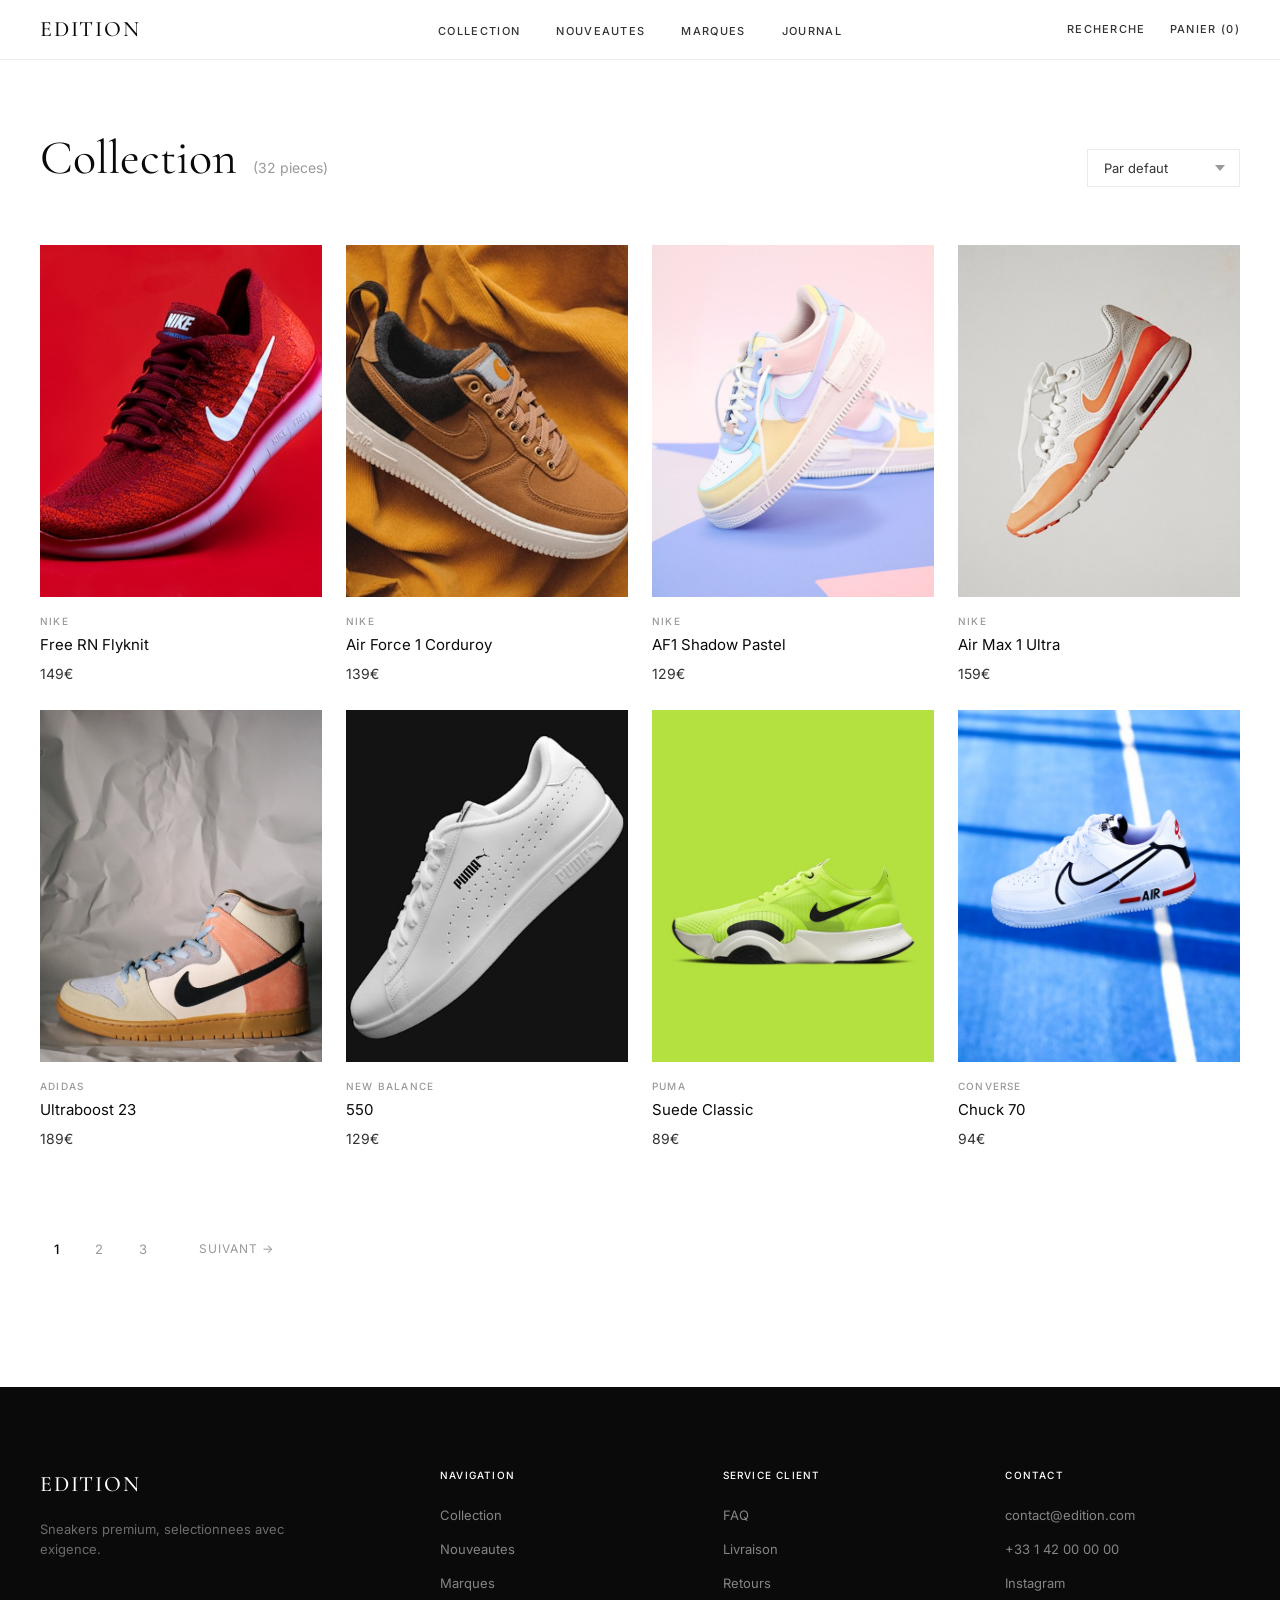
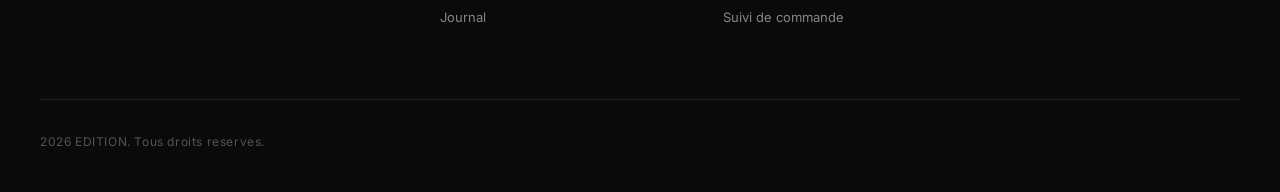
==== commit 035fb3c4: "Redesign luxe complet - style SSENSE/END Clothing avec vraies photos sneakers" ====
--- a/shop.html
+++ b/shop.html
@@ -1,376 +1,207 @@
 <!DOCTYPE html>
 <html lang="fr">
 <head>
-  <meta charset="UTF-8">
-  <meta name="viewport" content="width=device-width, initial-scale=1.0">
-  <title>Toutes nos Sneakers &mdash; SNKRS STORE</title>
-  <meta name="description" content="Decouvrez notre catalogue complet de sneakers authentiques. Nike, Adidas, New Balance, Puma et plus.">
-  <link rel="preconnect" href="https://fonts.googleapis.com">
-  <link rel="preconnect" href="https://fonts.gstatic.com" crossorigin>
-  <link href="https://fonts.googleapis.com/css2?family=Playfair+Display:ital,wght@0,400;0,500;0,600;0,700;1,400;1,500&family=Inter:wght@300;400;500;600;700&display=swap" rel="stylesheet">
-  <link rel="stylesheet" href="style.css">
+    <meta charset="UTF-8">
+    <meta name="viewport" content="width=device-width, initial-scale=1.0">
+    <title>Collection — EDITION</title>
+    <link rel="preconnect" href="https://fonts.googleapis.com">
+    <link rel="preconnect" href="https://fonts.gstatic.com" crossorigin>
+    <link href="https://fonts.googleapis.com/css2?family=Cormorant+Garamond:ital,wght@0,300;0,400;0,500;0,600;1,300;1,400&family=Inter:wght@300;400;500&display=swap" rel="stylesheet">
+    <link rel="stylesheet" href="style.css">
 </head>
 <body>
 
-<!-- ===== ANNOUNCEMENT BAR ===== -->
-<div class="announcement-bar">
-  <div class="announcement-bar__track">
-    <span>LIVRAISON GRATUITE des 100&euro; d'achat &nbsp;&bull;&nbsp; Retours sous 30 jours &nbsp;&bull;&nbsp; Authenticit&eacute; garantie &nbsp;&bull;&nbsp; LIVRAISON GRATUITE des 100&euro; d'achat &nbsp;&bull;&nbsp; Retours sous 30 jours &nbsp;&bull;&nbsp; Authenticit&eacute; garantie &nbsp;&bull;&nbsp;</span>
-    <span>LIVRAISON GRATUITE des 100&euro; d'achat &nbsp;&bull;&nbsp; Retours sous 30 jours &nbsp;&bull;&nbsp; Authenticit&eacute; garantie &nbsp;&bull;&nbsp; LIVRAISON GRATUITE des 100&euro; d'achat &nbsp;&bull;&nbsp; Retours sous 30 jours &nbsp;&bull;&nbsp; Authenticit&eacute; garantie &nbsp;&bull;&nbsp;</span>
-  </div>
-</div>
-
-<!-- ===== NAVBAR ===== -->
-<nav class="navbar">
-  <div class="container">
-    <a href="index.html" class="navbar__logo">SNKRS <span>STORE</span></a>
-
-    <ul class="navbar__links">
-      <li><a href="shop.html">Nouveaut&eacute;s</a></li>
-      <li><a href="shop.html">Homme</a></li>
-      <li><a href="shop.html">Femme</a></li>
-      <li><a href="shop.html">Marques</a></li>
-      <li><a href="shop.html">Promos</a></li>
-    </ul>
-
-    <div class="navbar__icons">
-      <button type="button" aria-label="Rechercher">
-        <svg viewBox="0 0 24 24" fill="none" stroke="currentColor" stroke-width="1.5" stroke-linecap="round" stroke-linejoin="round"><circle cx="11" cy="11" r="8"/><line x1="21" y1="21" x2="16.65" y2="16.65"/></svg>
-      </button>
-      <a href="#" aria-label="Panier">
-        <svg viewBox="0 0 24 24" fill="none" stroke="currentColor" stroke-width="1.5" stroke-linecap="round" stroke-linejoin="round"><path d="M6 2L3 6v14a2 2 0 002 2h14a2 2 0 002-2V6l-3-4z"/><line x1="3" y1="6" x2="21" y2="6"/><path d="M16 10a4 4 0 01-8 0"/></svg>
-        <span class="cart-badge">0</span>
-      </a>
-      <button class="hamburger" type="button" aria-label="Menu">
-        <span></span><span></span><span></span>
-      </button>
+    <!-- Navbar -->
+    <nav class="navbar" id="navbar">
+        <div class="navbar__inner">
+            <a href="index.html" class="navbar__logo">EDITION</a>
+            <ul class="navbar__links">
+                <li><a href="shop.html">Collection</a></li>
+                <li><a href="shop.html">Nouveautes</a></li>
+                <li><a href="#">Marques</a></li>
+                <li><a href="#">Journal</a></li>
+            </ul>
+            <div class="navbar__right">
+                <a href="#" class="navbar__icon">Recherche</a>
+                <a href="#" class="navbar__icon navbar__cart">Panier (<span id="cart-count">0</span>)</a>
+                <button class="navbar__hamburger" id="menu-toggle" aria-label="Menu">
+                    <span></span>
+                    <span></span>
+                </button>
+            </div>
+        </div>
+    </nav>
+
+    <!-- Mobile Menu -->
+    <div class="mobile-menu" id="mobile-menu">
+        <div class="mobile-menu__inner">
+            <ul class="mobile-menu__links">
+                <li><a href="shop.html">Collection</a></li>
+                <li><a href="shop.html">Nouveautes</a></li>
+                <li><a href="#">Marques</a></li>
+                <li><a href="#">Journal</a></li>
+                <li><a href="#">Recherche</a></li>
+                <li><a href="#">Panier</a></li>
+            </ul>
+        </div>
     </div>
-  </div>
-</nav>
-
-<!-- ===== MOBILE MENU ===== -->
-<div class="mobile-menu">
-  <div class="mobile-menu__header">
-    <span class="navbar__logo">SNKRS <span>STORE</span></span>
-    <button class="mobile-menu__close" type="button" aria-label="Fermer">
-      <svg viewBox="0 0 24 24" fill="none" stroke="currentColor" stroke-width="1.5" stroke-linecap="round" stroke-linejoin="round"><line x1="18" y1="6" x2="6" y2="18"/><line x1="6" y1="6" x2="18" y2="18"/></svg>
-    </button>
-  </div>
-  <ul class="mobile-menu__links">
-    <li><a href="shop.html">Nouveaut&eacute;s</a></li>
-    <li><a href="shop.html">Homme</a></li>
-    <li><a href="shop.html">Femme</a></li>
-    <li><a href="shop.html">Marques</a></li>
-    <li><a href="shop.html">Promos</a></li>
-  </ul>
-</div>
-
-<!-- ===== SHOP HERO ===== -->
-<section class="shop-hero">
-  <div class="container">
-    <span class="section__subtitle">Catalogue</span>
-    <h1>Toutes nos <span class="gold">Sneakers</span></h1>
-    <span class="shop-hero__count">(64 modeles)</span>
-  </div>
-</section>
-
-<!-- ===== FILTER BAR ===== -->
-<div class="filter-bar">
-  <div class="container">
-    <span class="filter-bar__label">Filtres :</span>
-
-    <select class="filter-select" name="sort" aria-label="Trier par">
-      <option value="popular">Trier : Populaires</option>
-      <option value="price-asc">Prix croissant</option>
-      <option value="price-desc">Prix d&eacute;croissant</option>
-      <option value="newest">Nouveaut&eacute;s</option>
-    </select>
-
-    <select class="filter-select" name="brand" aria-label="Filtrer par marque">
-      <option value="">Marque : Toutes</option>
-      <option value="nike">Nike</option>
-      <option value="adidas">Adidas</option>
-      <option value="new-balance">New Balance</option>
-      <option value="puma">Puma</option>
-      <option value="converse">Converse</option>
-      <option value="reebok">Reebok</option>
-    </select>
-
-    <select class="filter-select" name="size" aria-label="Filtrer par taille">
-      <option value="">Taille : Toutes</option>
-      <option value="38">38</option>
-      <option value="39">39</option>
-      <option value="40">40</option>
-      <option value="41">41</option>
-      <option value="42">42</option>
-      <option value="43">43</option>
-      <option value="44">44</option>
-      <option value="45">45</option>
-      <option value="46">46</option>
-    </select>
-  </div>
-</div>
-
-<!-- ===== PRODUCT GRID ===== -->
-<section class="section">
-  <div class="container">
-    <div class="products-grid">
-
-      <div class="product-card reveal">
-        <div class="product-card__image-wrap">
-          <img src="img/sneaker-1.jpg" alt="Nike Air Max 90 - sneaker premium" loading="lazy">
-          <span class="product-card__badge">New</span>
-          <div class="product-card__quick-view">
-            <button class="btn btn--gold btn--sm" aria-label="Vue rapide Nike Air Max 90">Quick View</button>
-          </div>
-        </div>
-        <div class="product-card__info">
-          <div class="product-card__brand">Nike</div>
-          <div class="product-card__name">Air Max 90</div>
-          <div class="product-card__price">149,99&euro;</div>
-          <button class="btn btn--gold-outline btn--sm btn--full js-add-to-cart">Ajouter au panier</button>
-        </div>
-      </div>
-
-      <div class="product-card reveal">
-        <div class="product-card__image-wrap">
-          <img src="img/sneaker-2.jpg" alt="Adidas Ultraboost 23 - sneaker premium" loading="lazy">
-          <div class="product-card__quick-view">
-            <button class="btn btn--gold btn--sm" aria-label="Vue rapide Adidas Ultraboost 23">Quick View</button>
-          </div>
-        </div>
-        <div class="product-card__info">
-          <div class="product-card__brand">Adidas</div>
-          <div class="product-card__name">Ultraboost 23</div>
-          <div class="product-card__price">189,99&euro;</div>
-          <button class="btn btn--gold-outline btn--sm btn--full js-add-to-cart">Ajouter au panier</button>
-        </div>
-      </div>
-
-      <div class="product-card reveal">
-        <div class="product-card__image-wrap">
-          <img src="img/sneaker-3.jpg" alt="New Balance 550 - sneaker premium" loading="lazy">
-          <span class="product-card__badge">New</span>
-          <div class="product-card__quick-view">
-            <button class="btn btn--gold btn--sm" aria-label="Vue rapide New Balance 550">Quick View</button>
-          </div>
-        </div>
-        <div class="product-card__info">
-          <div class="product-card__brand">New Balance</div>
-          <div class="product-card__name">550</div>
-          <div class="product-card__price">129,99&euro;</div>
-          <button class="btn btn--gold-outline btn--sm btn--full js-add-to-cart">Ajouter au panier</button>
-        </div>
-      </div>
-
-      <div class="product-card reveal">
-        <div class="product-card__image-wrap">
-          <img src="img/sneaker-4.jpg" alt="Nike Dunk Low - sneaker premium" loading="lazy">
-          <div class="product-card__quick-view">
-            <button class="btn btn--gold btn--sm" aria-label="Vue rapide Nike Dunk Low">Quick View</button>
-          </div>
-        </div>
-        <div class="product-card__info">
-          <div class="product-card__brand">Nike</div>
-          <div class="product-card__name">Dunk Low</div>
-          <div class="product-card__price">119,99&euro;</div>
-          <button class="btn btn--gold-outline btn--sm btn--full js-add-to-cart">Ajouter au panier</button>
-        </div>
-      </div>
-
-      <div class="product-card reveal">
-        <div class="product-card__image-wrap">
-          <img src="img/sneaker-5.jpg" alt="Puma Suede Classic - sneaker premium" loading="lazy">
-          <div class="product-card__quick-view">
-            <button class="btn btn--gold btn--sm" aria-label="Vue rapide Puma Suede Classic">Quick View</button>
-          </div>
-        </div>
-        <div class="product-card__info">
-          <div class="product-card__brand">Puma</div>
-          <div class="product-card__name">Suede Classic</div>
-          <div class="product-card__price">89,99&euro;</div>
-          <button class="btn btn--gold-outline btn--sm btn--full js-add-to-cart">Ajouter au panier</button>
-        </div>
-      </div>
-
-      <div class="product-card reveal">
-        <div class="product-card__image-wrap">
-          <img src="img/sneaker-6.jpg" alt="Adidas Samba OG - sneaker premium" loading="lazy">
-          <span class="product-card__badge">-20%</span>
-          <div class="product-card__quick-view">
-            <button class="btn btn--gold btn--sm" aria-label="Vue rapide Adidas Samba OG">Quick View</button>
-          </div>
-        </div>
-        <div class="product-card__info">
-          <div class="product-card__brand">Adidas</div>
-          <div class="product-card__name">Samba OG</div>
-          <div class="product-card__price">87,99&euro; <span class="old-price">109,99&euro;</span></div>
-          <button class="btn btn--gold-outline btn--sm btn--full js-add-to-cart">Ajouter au panier</button>
-        </div>
-      </div>
-
-      <div class="product-card reveal">
-        <div class="product-card__image-wrap">
-          <img src="img/sneaker-7.jpg" alt="Converse Chuck 70 - sneaker premium" loading="lazy">
-          <div class="product-card__quick-view">
-            <button class="btn btn--gold btn--sm" aria-label="Vue rapide Converse Chuck 70">Quick View</button>
-          </div>
-        </div>
-        <div class="product-card__info">
-          <div class="product-card__brand">Converse</div>
-          <div class="product-card__name">Chuck 70</div>
-          <div class="product-card__price">94,99&euro;</div>
-          <button class="btn btn--gold-outline btn--sm btn--full js-add-to-cart">Ajouter au panier</button>
-        </div>
-      </div>
-
-      <div class="product-card reveal">
-        <div class="product-card__image-wrap">
-          <img src="img/sneaker-8.jpg" alt="Reebok Club C 85 - sneaker premium" loading="lazy">
-          <div class="product-card__quick-view">
-            <button class="btn btn--gold btn--sm" aria-label="Vue rapide Reebok Club C 85">Quick View</button>
-          </div>
-        </div>
-        <div class="product-card__info">
-          <div class="product-card__brand">Reebok</div>
-          <div class="product-card__name">Club C 85</div>
-          <div class="product-card__price">99,99&euro;</div>
-          <button class="btn btn--gold-outline btn--sm btn--full js-add-to-cart">Ajouter au panier</button>
-        </div>
-      </div>
-
-      <div class="product-card reveal">
-        <div class="product-card__image-wrap">
-          <img src="https://images.unsplash.com/photo-1595950653106-6c9ebd614d3a?w=500&q=80" alt="Nike Air Force 1 - sneaker premium" loading="lazy">
-          <span class="product-card__badge">-30%</span>
-          <div class="product-card__quick-view">
-            <button class="btn btn--gold btn--sm" aria-label="Vue rapide Nike Air Force 1">Quick View</button>
-          </div>
-        </div>
-        <div class="product-card__info">
-          <div class="product-card__brand">Nike</div>
-          <div class="product-card__name">Air Force 1 '07</div>
-          <div class="product-card__price">83,99&euro; <span class="old-price">119,99&euro;</span></div>
-          <button class="btn btn--gold-outline btn--sm btn--full js-add-to-cart">Ajouter au panier</button>
-        </div>
-      </div>
-
-      <div class="product-card reveal">
-        <div class="product-card__image-wrap">
-          <img src="https://images.unsplash.com/photo-1539185441755-769473a23570?w=500&q=80" alt="New Balance 574 Core - sneaker premium" loading="lazy">
-          <div class="product-card__quick-view">
-            <button class="btn btn--gold btn--sm" aria-label="Vue rapide New Balance 574">Quick View</button>
-          </div>
-        </div>
-        <div class="product-card__info">
-          <div class="product-card__brand">New Balance</div>
-          <div class="product-card__name">574 Core</div>
-          <div class="product-card__price">109,99&euro;</div>
-          <button class="btn btn--gold-outline btn--sm btn--full js-add-to-cart">Ajouter au panier</button>
-        </div>
-      </div>
-
-      <div class="product-card reveal">
-        <div class="product-card__image-wrap">
-          <img src="https://images.unsplash.com/photo-1608231387042-66d1773070a5?w=500&q=80" alt="Puma RS-X - sneaker premium" loading="lazy">
-          <span class="product-card__badge">New</span>
-          <div class="product-card__quick-view">
-            <button class="btn btn--gold btn--sm" aria-label="Vue rapide Puma RS-X">Quick View</button>
-          </div>
-        </div>
-        <div class="product-card__info">
-          <div class="product-card__brand">Puma</div>
-          <div class="product-card__name">RS-X</div>
-          <div class="product-card__price">119,99&euro;</div>
-          <button class="btn btn--gold-outline btn--sm btn--full js-add-to-cart">Ajouter au panier</button>
-        </div>
-      </div>
-
-      <div class="product-card reveal">
-        <div class="product-card__image-wrap">
-          <img src="https://images.unsplash.com/photo-1584735175315-9d5df23860e6?w=500&q=80" alt="Adidas Stan Smith - sneaker premium" loading="lazy">
-          <div class="product-card__quick-view">
-            <button class="btn btn--gold btn--sm" aria-label="Vue rapide Adidas Stan Smith">Quick View</button>
-          </div>
-        </div>
-        <div class="product-card__info">
-          <div class="product-card__brand">Adidas</div>
-          <div class="product-card__name">Stan Smith</div>
-          <div class="product-card__price">99,99&euro;</div>
-          <button class="btn btn--gold-outline btn--sm btn--full js-add-to-cart">Ajouter au panier</button>
-        </div>
-      </div>
-
-    </div>
-
-    <div class="load-more">
-      <button class="btn btn--gold-outline">Charger Plus</button>
-    </div>
-  </div>
-</section>
-
-<!-- ===== FOOTER ===== -->
-<footer class="footer">
-  <div class="container">
-    <div class="footer__grid">
-
-      <div class="footer__brand">
-        <div class="footer__brand-name">SNKRS <span>STORE</span></div>
-        <p>Votre destination pour les sneakers authentiques. Les derni&egrave;res releases et les classiques intemporels, dans un &eacute;crin de luxe.</p>
-        <div class="footer__social">
-          <a href="#" aria-label="Instagram">
-            <svg viewBox="0 0 24 24" fill="none" stroke="currentColor" stroke-width="1.5" stroke-linecap="round" stroke-linejoin="round"><rect x="2" y="2" width="20" height="20" rx="5" ry="5"/><path d="M16 11.37A4 4 0 1112.63 8 4 4 0 0116 11.37z"/><line x1="17.5" y1="6.5" x2="17.51" y2="6.5"/></svg>
-          </a>
-          <a href="#" aria-label="Twitter">
-            <svg viewBox="0 0 24 24" fill="none" stroke="currentColor" stroke-width="1.5" stroke-linecap="round" stroke-linejoin="round"><path d="M22 4s-.7 2.1-2 3.4c1.6 10-9.4 17.3-18 11.6 2.2.1 4.4-.6 6-2C3 15.5.5 9.6 3 5c2.2 2.6 5.6 4.1 9 4-.9-4.2 4-6.6 7-3.8 1.1 0 3-1.2 3-1.2z"/></svg>
-          </a>
-          <a href="#" aria-label="TikTok">
-            <svg viewBox="0 0 24 24" fill="none" stroke="currentColor" stroke-width="1.5" stroke-linecap="round" stroke-linejoin="round"><path d="M9 12a4 4 0 104 4V4a5 5 0 005 5"/></svg>
-          </a>
-        </div>
-      </div>
-
-      <div class="footer__col">
-        <h4>Boutique</h4>
-        <a href="shop.html">Homme</a>
-        <a href="shop.html">Femme</a>
-        <a href="shop.html">Promos</a>
-        <a href="shop.html">Nouveaut&eacute;s</a>
-      </div>
-
-      <div class="footer__col">
-        <h4>Aide</h4>
-        <a href="#">FAQ</a>
-        <a href="#">Livraison</a>
-        <a href="#">Retours</a>
-        <a href="#">Guide des tailles</a>
-      </div>
-
-      <div class="footer__col">
-        <h4>L&eacute;gal</h4>
-        <a href="#">Mentions l&eacute;gales</a>
-        <a href="#">CGV</a>
-        <a href="#">Confidentialit&eacute;</a>
-      </div>
-
-      <div class="footer__col">
-        <h4>Contact</h4>
-        <a href="mailto:hello@snkrs-store.fr">hello@snkrs-store.fr</a>
-      </div>
-
-    </div>
-
-    <div class="footer__bottom">
-      <span>&copy; 2026 SNKRS STORE. Tous droits r&eacute;serv&eacute;s.</span>
-      <div>
-        <a href="#">Mentions l&eacute;gales</a>
-        <a href="#">CGV</a>
-        <a href="#">Confidentialit&eacute;</a>
-      </div>
-    </div>
-  </div>
-</footer>
-
-<script src="script.js"></script>
+
+    <!-- Shop Header -->
+    <section class="shop-header">
+        <div class="container">
+            <div class="shop-header__inner">
+                <div class="shop-header__left">
+                    <h1 class="shop-header__title">Collection</h1>
+                    <span class="shop-header__count">(32 pieces)</span>
+                </div>
+                <div class="shop-header__right">
+                    <select class="shop-header__sort" id="sort-select">
+                        <option value="default">Par defaut</option>
+                        <option value="price-asc">Prix croissant</option>
+                        <option value="price-desc">Prix decroissant</option>
+                    </select>
+                </div>
+            </div>
+        </div>
+    </section>
+
+    <!-- Product Grid -->
+    <section class="shop-grid-section">
+        <div class="container">
+            <div class="product-grid product-grid--4col">
+                <a href="#" class="product-card" data-add-cart data-price="149">
+                    <div class="product-card__image">
+                        <img src="img/sneaker-1.jpg" alt="Nike Free RN Flyknit">
+                    </div>
+                    <div class="product-card__info">
+                        <span class="product-card__brand">Nike</span>
+                        <span class="product-card__name">Free RN Flyknit</span>
+                        <span class="product-card__price">149&euro;</span>
+                    </div>
+                </a>
+                <a href="#" class="product-card" data-add-cart data-price="139">
+                    <div class="product-card__image">
+                        <img src="img/sneaker-2.jpg" alt="Nike Air Force 1 Corduroy">
+                    </div>
+                    <div class="product-card__info">
+                        <span class="product-card__brand">Nike</span>
+                        <span class="product-card__name">Air Force 1 Corduroy</span>
+                        <span class="product-card__price">139&euro;</span>
+                    </div>
+                </a>
+                <a href="#" class="product-card" data-add-cart data-price="129">
+                    <div class="product-card__image">
+                        <img src="img/sneaker-3.jpg" alt="Nike AF1 Shadow Pastel">
+                    </div>
+                    <div class="product-card__info">
+                        <span class="product-card__brand">Nike</span>
+                        <span class="product-card__name">AF1 Shadow Pastel</span>
+                        <span class="product-card__price">129&euro;</span>
+                    </div>
+                </a>
+                <a href="#" class="product-card" data-add-cart data-price="159">
+                    <div class="product-card__image">
+                        <img src="img/sneaker-4.jpg" alt="Nike Air Max 1 Ultra">
+                    </div>
+                    <div class="product-card__info">
+                        <span class="product-card__brand">Nike</span>
+                        <span class="product-card__name">Air Max 1 Ultra</span>
+                        <span class="product-card__price">159&euro;</span>
+                    </div>
+                </a>
+                <a href="#" class="product-card" data-add-cart data-price="189">
+                    <div class="product-card__image">
+                        <img src="img/sneaker-5.jpg" alt="Adidas Ultraboost 23">
+                    </div>
+                    <div class="product-card__info">
+                        <span class="product-card__brand">Adidas</span>
+                        <span class="product-card__name">Ultraboost 23</span>
+                        <span class="product-card__price">189&euro;</span>
+                    </div>
+                </a>
+                <a href="#" class="product-card" data-add-cart data-price="129">
+                    <div class="product-card__image">
+                        <img src="img/sneaker-6.jpg" alt="New Balance 550">
+                    </div>
+                    <div class="product-card__info">
+                        <span class="product-card__brand">New Balance</span>
+                        <span class="product-card__name">550</span>
+                        <span class="product-card__price">129&euro;</span>
+                    </div>
+                </a>
+                <a href="#" class="product-card" data-add-cart data-price="89">
+                    <div class="product-card__image">
+                        <img src="img/sneaker-7.jpg" alt="Puma Suede Classic">
+                    </div>
+                    <div class="product-card__info">
+                        <span class="product-card__brand">Puma</span>
+                        <span class="product-card__name">Suede Classic</span>
+                        <span class="product-card__price">89&euro;</span>
+                    </div>
+                </a>
+                <a href="#" class="product-card" data-add-cart data-price="94">
+                    <div class="product-card__image">
+                        <img src="img/sneaker-8.jpg" alt="Converse Chuck 70">
+                    </div>
+                    <div class="product-card__info">
+                        <span class="product-card__brand">Converse</span>
+                        <span class="product-card__name">Chuck 70</span>
+                        <span class="product-card__price">94&euro;</span>
+                    </div>
+                </a>
+            </div>
+
+            <!-- Pagination -->
+            <nav class="pagination">
+                <span class="pagination__item pagination__item--active">1</span>
+                <a href="#" class="pagination__item">2</a>
+                <a href="#" class="pagination__item">3</a>
+                <a href="#" class="pagination__item pagination__next">Suivant &rarr;</a>
+            </nav>
+        </div>
+    </section>
+
+    <!-- Footer -->
+    <footer class="footer">
+        <div class="container">
+            <div class="footer__grid">
+                <div class="footer__col">
+                    <a href="index.html" class="footer__logo">EDITION</a>
+                    <p class="footer__tagline">Sneakers premium, selectionnees avec exigence.</p>
+                </div>
+                <div class="footer__col">
+                    <h4 class="footer__heading">Navigation</h4>
+                    <ul class="footer__links">
+                        <li><a href="shop.html">Collection</a></li>
+                        <li><a href="shop.html">Nouveautes</a></li>
+                        <li><a href="#">Marques</a></li>
+                        <li><a href="#">Journal</a></li>
+                    </ul>
+                </div>
+                <div class="footer__col">
+                    <h4 class="footer__heading">Service client</h4>
+                    <ul class="footer__links">
+                        <li><a href="#">FAQ</a></li>
+                        <li><a href="#">Livraison</a></li>
+                        <li><a href="#">Retours</a></li>
+                        <li><a href="#">Suivi de commande</a></li>
+                    </ul>
+                </div>
+                <div class="footer__col">
+                    <h4 class="footer__heading">Contact</h4>
+                    <ul class="footer__links">
+                        <li><a href="mailto:contact@edition.com">contact@edition.com</a></li>
+                        <li><a href="#">+33 1 42 00 00 00</a></li>
+                        <li><a href="#">Instagram</a></li>
+                    </ul>
+                </div>
+            </div>
+            <div class="footer__bottom">
+                <p>2026 EDITION. Tous droits reserves.</p>
+            </div>
+        </div>
+    </footer>
+
+    <script src="script.js"></script>
 </body>
-</html>
+</html>
--- a/style.css
+++ b/style.css
@@ -1,1136 +1,950 @@
-/* ===== CSS VARIABLES / LUXURY DESIGN TOKENS ===== */
+/* ===== EDITION — Luxury Sneaker E-commerce ===== */
+
+/* --- Reset & Base --- */
+*,
+*::before,
+*::after {
+    margin: 0;
+    padding: 0;
+    box-sizing: border-box;
+}
+
 :root {
-  --bg: #0A0A0A;
-  --bg-elevated: #111111;
-  --bg-card: rgba(255, 255, 255, 0.03);
-  --gold: #C9A96E;
-  --gold-light: #DFC298;
-  --gold-dark: #A88B4A;
-  --text: rgba(255, 255, 255, 0.75);
-  --text-muted: rgba(255, 255, 255, 0.45);
-  --text-bright: #FFFFFF;
-  --border: rgba(255, 255, 255, 0.08);
-  --border-gold: rgba(201, 169, 110, 0.3);
-  --shadow-sm: 0 2px 8px rgba(0, 0, 0, 0.3);
-  --shadow-md: 0 8px 32px rgba(0, 0, 0, 0.4);
-  --shadow-lg: 0 16px 48px rgba(0, 0, 0, 0.5);
-  --shadow-gold: 0 8px 32px rgba(201, 169, 110, 0.15);
-  --radius: 8px;
-  --radius-lg: 16px;
-  --transition: 0.4s cubic-bezier(0.25, 0.46, 0.45, 0.94);
-  --transition-fast: 0.2s ease;
-  --glass-bg: rgba(255, 255, 255, 0.04);
-  --glass-border: rgba(255, 255, 255, 0.08);
-}
-
-/* ===== RESET & BASE ===== */
-*, *::before, *::after { box-sizing: border-box; margin: 0; padding: 0; }
+    --white: #FFFFFF;
+    --cream: #F5F5F0;
+    --dark: #0A0A0A;
+    --text: #333333;
+    --text-muted: #999999;
+    --accent: #8B7355;
+    --border: #EBEBEB;
+    --font-serif: 'Cormorant Garamond', Georgia, serif;
+    --font-sans: 'Inter', -apple-system, Helvetica Neue, sans-serif;
+}
 
 html {
-  scroll-behavior: smooth;
-  -webkit-font-smoothing: antialiased;
-  -moz-osx-font-smoothing: grayscale;
+    scroll-behavior: smooth;
 }
 
 body {
-  font-family: 'Inter', -apple-system, BlinkMacSystemFont, sans-serif;
-  background: var(--bg);
-  color: var(--text);
-  line-height: 1.6;
-  overflow-x: hidden;
-}
-
-h1, h2, h3, h4, h5, h6 {
-  font-family: 'Playfair Display', Georgia, serif;
-  font-weight: 600;
-  color: var(--text-bright);
-  line-height: 1.15;
-}
-
-a { text-decoration: none; color: inherit; transition: color var(--transition); }
-img { max-width: 100%; display: block; }
-button { cursor: pointer; font-family: 'Inter', sans-serif; border: none; }
-ul { list-style: none; }
-input, select { font-family: 'Inter', sans-serif; }
-
+    font-family: var(--font-sans);
+    font-size: 15px;
+    line-height: 1.6;
+    color: var(--text);
+    background-color: var(--white);
+    -webkit-font-smoothing: antialiased;
+    -moz-osx-font-smoothing: grayscale;
+}
+
+a {
+    color: inherit;
+    text-decoration: none;
+}
+
+img {
+    display: block;
+    max-width: 100%;
+    height: auto;
+}
+
+ul {
+    list-style: none;
+}
+
+/* --- Container --- */
 .container {
-  width: 100%;
-  max-width: 1320px;
-  margin: 0 auto;
-  padding: 0 24px;
-}
-
-.gold { color: var(--gold); }
-
-/* ===== SCROLL REVEAL ===== */
-.reveal {
-  opacity: 0;
-  transform: translateY(40px);
-  transition: opacity 0.8s cubic-bezier(0.16, 1, 0.3, 1), transform 0.8s cubic-bezier(0.16, 1, 0.3, 1);
-}
-
-.reveal.visible {
-  opacity: 1;
-  transform: translateY(0);
-}
-
-/* ===== ANNOUNCEMENT BAR (Scrolling Marquee) ===== */
-.announcement-bar {
-  background: var(--gold);
-  color: var(--bg);
-  padding: 10px 0;
-  font-size: 0.75rem;
-  font-weight: 600;
-  letter-spacing: 0.1em;
-  text-transform: uppercase;
-  overflow: hidden;
-  white-space: nowrap;
-}
-
-.announcement-bar__track {
-  display: inline-flex;
-  animation: marquee-announcement 30s linear infinite;
-}
-
-.announcement-bar__track span {
-  flex-shrink: 0;
-  padding: 0 16px;
-}
-
-@keyframes marquee-announcement {
-  0% { transform: translateX(0); }
-  100% { transform: translateX(-50%); }
+    max-width: 1320px;
+    margin: 0 auto;
+    padding: 0 40px;
+}
+
+/* --- Typography --- */
+.section__title {
+    font-family: var(--font-serif);
+    font-size: 42px;
+    font-weight: 400;
+    color: var(--dark);
+    margin-bottom: 48px;
+    line-height: 1.1;
+}
+
+/* --- Buttons --- */
+.btn {
+    display: inline-block;
+    font-family: var(--font-sans);
+    font-size: 12px;
+    font-weight: 500;
+    letter-spacing: 0.12em;
+    text-transform: uppercase;
+    padding: 14px 32px;
+    border: none;
+    cursor: pointer;
+    transition: opacity 0.3s ease, background-color 0.3s ease, color 0.3s ease;
+}
+
+.btn--primary {
+    background-color: var(--dark);
+    color: var(--white);
+}
+
+.btn--primary:hover {
+    background-color: #222222;
+}
+
+.btn--outline {
+    background-color: transparent;
+    color: var(--dark);
+    border: 1px solid var(--dark);
+}
+
+.btn--outline:hover {
+    background-color: var(--dark);
+    color: var(--white);
 }
 
 /* ===== NAVBAR ===== */
 .navbar {
-  background: rgba(10, 10, 10, 0.8);
-  backdrop-filter: blur(20px);
-  -webkit-backdrop-filter: blur(20px);
-  border-bottom: 1px solid var(--border-gold);
-  position: sticky;
-  top: 0;
-  z-index: 1000;
-  transition: background var(--transition), box-shadow var(--transition);
-}
-
-.navbar.scrolled {
-  background: rgba(10, 10, 10, 0.95);
-  box-shadow: 0 4px 30px rgba(0, 0, 0, 0.3);
-}
-
-.navbar .container {
-  display: flex;
-  align-items: center;
-  justify-content: space-between;
-  height: 76px;
+    position: fixed;
+    top: 0;
+    left: 0;
+    right: 0;
+    height: 60px;
+    background-color: var(--white);
+    border-bottom: 1px solid var(--border);
+    z-index: 1000;
+    transition: transform 0.35s ease;
+}
+
+.navbar--hidden {
+    transform: translateY(-100%);
+}
+
+.navbar__inner {
+    max-width: 1320px;
+    margin: 0 auto;
+    padding: 0 40px;
+    height: 100%;
+    display: flex;
+    align-items: center;
+    justify-content: space-between;
 }
 
 .navbar__logo {
-  font-family: 'Playfair Display', serif;
-  font-size: 1.5rem;
-  font-weight: 700;
-  color: var(--text-bright);
-  letter-spacing: 0.05em;
-}
-
-.navbar__logo span {
-  color: var(--gold);
+    font-family: var(--font-serif);
+    font-size: 22px;
+    font-weight: 500;
+    letter-spacing: 0.08em;
+    color: var(--dark);
 }
 
 .navbar__links {
-  display: flex;
-  gap: 36px;
-  align-items: center;
+    display: flex;
+    gap: 36px;
+    position: absolute;
+    left: 50%;
+    transform: translateX(-50%);
 }
 
 .navbar__links a {
-  font-size: 0.85rem;
-  font-weight: 400;
-  color: var(--text);
-  position: relative;
-  padding: 4px 0;
-  letter-spacing: 0.04em;
-  text-transform: uppercase;
-}
-
-.navbar__links a::after {
-  content: '';
-  position: absolute;
-  bottom: -2px;
-  left: 0;
-  width: 0;
-  height: 1px;
-  background: var(--gold);
-  transition: width var(--transition);
-}
-
-.navbar__links a:hover { color: var(--gold); }
-.navbar__links a:hover::after { width: 100%; }
-
-.navbar__icons {
-  display: flex;
-  gap: 20px;
-  align-items: center;
-}
-
-.navbar__icons button,
-.navbar__icons a {
-  background: none;
-  border: none;
-  color: var(--text);
-  display: flex;
-  align-items: center;
-  position: relative;
-  transition: color var(--transition);
-}
-
-.navbar__icons button:hover,
-.navbar__icons a:hover { color: var(--gold); }
-
-.navbar__icons svg { width: 22px; height: 22px; }
-
-.cart-badge {
-  position: absolute;
-  top: -6px;
-  right: -8px;
-  background: var(--gold);
-  color: var(--bg);
-  font-size: 0.6rem;
-  font-weight: 700;
-  width: 18px;
-  height: 18px;
-  border-radius: 50%;
-  display: flex;
-  align-items: center;
-  justify-content: center;
-  line-height: 1;
-}
-
-.hamburger {
-  display: none;
-  background: none;
-  border: none;
-  color: var(--text-bright);
-  flex-direction: column;
-  gap: 5px;
-  padding: 4px;
-}
-
-.hamburger span {
-  display: block;
-  width: 22px;
-  height: 1.5px;
-  background: var(--text-bright);
-  transition: var(--transition);
+    font-size: 11px;
+    font-weight: 500;
+    letter-spacing: 0.12em;
+    text-transform: uppercase;
+    color: var(--text);
+    transition: color 0.3s ease;
+}
+
+.navbar__links a:hover {
+    color: var(--accent);
+}
+
+.navbar__right {
+    display: flex;
+    align-items: center;
+    gap: 24px;
+}
+
+.navbar__icon {
+    font-size: 11px;
+    font-weight: 500;
+    letter-spacing: 0.12em;
+    text-transform: uppercase;
+    color: var(--text);
+    transition: color 0.3s ease;
+}
+
+.navbar__icon:hover {
+    color: var(--accent);
+}
+
+.navbar__hamburger {
+    display: none;
+    flex-direction: column;
+    justify-content: center;
+    align-items: center;
+    gap: 5px;
+    width: 28px;
+    height: 28px;
+    background: none;
+    border: none;
+    cursor: pointer;
+    padding: 0;
+}
+
+.navbar__hamburger span {
+    display: block;
+    width: 20px;
+    height: 1px;
+    background-color: var(--dark);
+    transition: transform 0.3s ease, opacity 0.3s ease;
+}
+
+.navbar__hamburger.is-active span:first-child {
+    transform: translateY(3px) rotate(45deg);
+}
+
+.navbar__hamburger.is-active span:last-child {
+    transform: translateY(-3px) rotate(-45deg);
 }
 
 /* ===== MOBILE MENU ===== */
 .mobile-menu {
-  display: none;
-  position: fixed;
-  top: 0;
-  left: 0;
-  width: 100%;
-  height: 100%;
-  background: var(--bg);
-  z-index: 2000;
-  padding: 24px;
-  flex-direction: column;
-}
-
-.mobile-menu.active { display: flex; }
-
-.mobile-menu__header {
-  display: flex;
-  justify-content: space-between;
-  align-items: center;
-  margin-bottom: 48px;
-}
-
-.mobile-menu__close {
-  background: none;
-  border: none;
-  color: var(--text-bright);
-}
-
-.mobile-menu__close svg { width: 28px; height: 28px; }
+    position: fixed;
+    top: 0;
+    right: 0;
+    bottom: 0;
+    width: 100%;
+    background-color: var(--white);
+    z-index: 999;
+    display: flex;
+    align-items: center;
+    justify-content: center;
+    opacity: 0;
+    visibility: hidden;
+    transition: opacity 0.4s ease, visibility 0.4s ease;
+}
+
+.mobile-menu.is-open {
+    opacity: 1;
+    visibility: visible;
+}
 
 .mobile-menu__links {
-  display: flex;
-  flex-direction: column;
-  gap: 28px;
+    text-align: center;
+}
+
+.mobile-menu__links li {
+    margin-bottom: 32px;
 }
 
 .mobile-menu__links a {
-  font-family: 'Playfair Display', serif;
-  font-size: 2rem;
-  font-weight: 600;
-  color: var(--text-bright);
-  transition: color var(--transition);
-}
-
-.mobile-menu__links a:hover { color: var(--gold); }
-
-/* ===== BUTTONS ===== */
-.btn {
-  display: inline-flex;
-  align-items: center;
-  justify-content: center;
-  gap: 8px;
-  padding: 14px 36px;
-  font-size: 0.85rem;
-  font-weight: 500;
-  border-radius: 0;
-  transition: all var(--transition);
-  letter-spacing: 0.08em;
-  text-transform: uppercase;
-  border: none;
-}
-
-.btn--gold {
-  background: var(--gold);
-  color: var(--bg);
-}
-
-.btn--gold:hover {
-  background: var(--gold-light);
-  transform: translateY(-2px);
-  box-shadow: var(--shadow-gold);
-}
-
-.btn--gold-outline {
-  background: transparent;
-  color: var(--gold);
-  border: 1px solid var(--gold);
-}
-
-.btn--gold-outline:hover {
-  background: var(--gold);
-  color: var(--bg);
-  transform: translateY(-2px);
-}
-
-.btn--outline {
-  background: transparent;
-  color: var(--text-bright);
-  border: 1px solid rgba(255, 255, 255, 0.3);
-}
-
-.btn--outline:hover {
-  border-color: var(--text-bright);
-  background: rgba(255, 255, 255, 0.05);
-  transform: translateY(-2px);
-}
-
-.btn--sm {
-  padding: 10px 24px;
-  font-size: 0.75rem;
-}
-
-.btn--full { width: 100%; }
+    font-family: var(--font-serif);
+    font-size: 36px;
+    font-weight: 400;
+    color: var(--dark);
+    transition: color 0.3s ease;
+}
+
+.mobile-menu__links a:hover {
+    color: var(--accent);
+}
 
 /* ===== HERO ===== */
 .hero {
-  position: relative;
-  height: 100vh;
-  min-height: 700px;
-  display: flex;
-  align-items: center;
-  overflow: hidden;
-}
-
-.hero__bg {
-  position: absolute;
-  inset: 0;
-  background-size: cover;
-  background-position: center;
-  background-repeat: no-repeat;
-  transform: scale(1.1);
-  transition: transform 0.1s linear;
-  will-change: transform;
-}
-
-.hero__overlay {
-  position: absolute;
-  inset: 0;
-  background: linear-gradient(
-    135deg,
-    rgba(10, 10, 10, 0.85) 0%,
-    rgba(10, 10, 10, 0.6) 40%,
-    rgba(10, 10, 10, 0.4) 100%
-  );
-}
-
-.hero__grain {
-  position: absolute;
-  inset: 0;
-  opacity: 0.03;
-  background-image: url("data:image/svg+xml,%3Csvg viewBox='0 0 256 256' xmlns='http://www.w3.org/2000/svg'%3E%3Cfilter id='noise'%3E%3CfeTurbulence type='fractalNoise' baseFrequency='0.9' numOctaves='4' stitchTiles='stitch'/%3E%3C/filter%3E%3Crect width='100%25' height='100%25' filter='url(%23noise)'/%3E%3C/svg%3E");
-  background-repeat: repeat;
-  background-size: 256px 256px;
-  pointer-events: none;
-}
-
-.hero .container {
-  position: relative;
-  z-index: 2;
+    min-height: 100vh;
+    padding-top: 60px;
+}
+
+.hero__inner {
+    display: grid;
+    grid-template-columns: 1fr 1fr;
+    min-height: calc(100vh - 60px);
 }
 
 .hero__content {
-  max-width: 700px;
-}
-
-.hero__tag {
-  display: inline-block;
-  font-size: 0.75rem;
-  font-weight: 500;
-  text-transform: uppercase;
-  letter-spacing: 0.2em;
-  color: var(--gold);
-  margin-bottom: 24px;
-  padding: 8px 20px;
-  border: 1px solid var(--border-gold);
-}
-
-.hero h1 {
-  font-size: 4.5rem;
-  color: var(--text-bright);
-  margin-bottom: 24px;
-  letter-spacing: -0.01em;
-  line-height: 1.1;
-}
-
-.hero p {
-  font-size: 1.1rem;
-  color: var(--text);
-  margin-bottom: 40px;
-  line-height: 1.8;
-  max-width: 520px;
-  font-weight: 300;
-}
-
-.hero__buttons {
-  display: flex;
-  gap: 16px;
-  flex-wrap: wrap;
-}
-
-.hero__scroll-indicator {
-  position: absolute;
-  bottom: 40px;
-  left: 50%;
-  transform: translateX(-50%);
-  z-index: 2;
-  display: flex;
-  flex-direction: column;
-  align-items: center;
-  gap: 12px;
-}
-
-.hero__scroll-indicator span {
-  font-size: 0.7rem;
-  text-transform: uppercase;
-  letter-spacing: 0.2em;
-  color: var(--text-muted);
-}
-
-.hero__scroll-line {
-  width: 1px;
-  height: 40px;
-  background: linear-gradient(to bottom, var(--gold), transparent);
-  animation: scroll-pulse 2s ease-in-out infinite;
-}
-
-@keyframes scroll-pulse {
-  0%, 100% { opacity: 0.3; transform: scaleY(0.5); }
-  50% { opacity: 1; transform: scaleY(1); }
-}
-
-/* ===== GOLD DIVIDER ===== */
-.gold-divider {
-  display: flex;
-  align-items: center;
-  justify-content: center;
-  padding: 0;
-  position: relative;
-}
-
-.gold-divider::before,
-.gold-divider::after {
-  content: '';
-  flex: 1;
-  height: 1px;
-  background: linear-gradient(to right, transparent, var(--border-gold), transparent);
-}
-
-.gold-divider span {
-  width: 8px;
-  height: 8px;
-  background: var(--gold);
-  transform: rotate(45deg);
-  flex-shrink: 0;
-  margin: 0 20px;
+    display: flex;
+    flex-direction: column;
+    justify-content: center;
+    padding: 80px 40px 80px 40px;
+    max-width: 660px;
+    margin-left: auto;
+    padding-right: 80px;
+}
+
+.hero__title {
+    font-family: var(--font-serif);
+    font-size: 56px;
+    font-weight: 400;
+    line-height: 1.1;
+    color: var(--dark);
+    margin-bottom: 24px;
+}
+
+.hero__text {
+    font-size: 15px;
+    color: var(--text-muted);
+    line-height: 1.7;
+    margin-bottom: 40px;
+    max-width: 420px;
+}
+
+.hero__image {
+    overflow: hidden;
+    background-color: var(--cream);
+}
+
+.hero__image img {
+    width: 100%;
+    height: 100%;
+    object-fit: cover;
+}
+
+/* ===== EDITORIAL ===== */
+.editorial {
+    padding: 120px 0;
+    border-bottom: 1px solid var(--border);
+}
+
+.editorial__text {
+    font-family: var(--font-serif);
+    font-size: 28px;
+    font-weight: 300;
+    line-height: 1.5;
+    color: var(--text);
+    max-width: 780px;
+    margin: 0 auto;
+    text-align: center;
 }
 
 /* ===== SECTIONS ===== */
 .section {
-  padding: 100px 0;
-}
-
-.section__header {
-  display: flex;
-  justify-content: space-between;
-  align-items: flex-end;
-  margin-bottom: 48px;
-}
-
-.section__subtitle {
-  display: block;
-  font-size: 0.75rem;
-  font-weight: 500;
-  text-transform: uppercase;
-  letter-spacing: 0.2em;
-  color: var(--gold);
-  margin-bottom: 8px;
-}
-
-.section__title {
-  font-size: 2.5rem;
-  letter-spacing: -0.01em;
-}
-
-.section__link {
-  font-size: 0.8rem;
-  font-weight: 500;
-  color: var(--gold);
-  display: flex;
-  align-items: center;
-  gap: 8px;
-  text-transform: uppercase;
-  letter-spacing: 0.08em;
-  transition: all var(--transition);
-}
-
-.section__link:hover {
-  color: var(--gold-light);
-  gap: 12px;
-}
-
-.section__link svg { width: 16px; height: 16px; }
-
-/* ===== CATEGORY CARDS ===== */
-.categories-grid {
-  display: grid;
-  grid-template-columns: repeat(4, 1fr);
-  gap: 24px;
-}
-
-.category-card {
-  aspect-ratio: 3/4;
-  border-radius: var(--radius-lg);
-  overflow: hidden;
-  position: relative;
-  cursor: pointer;
-}
-
-.category-card img {
-  width: 100%;
-  height: 100%;
-  object-fit: cover;
-  transition: transform 0.8s cubic-bezier(0.16, 1, 0.3, 1);
-}
-
-.category-card:hover img {
-  transform: scale(1.1);
-}
-
-.category-card__overlay {
-  position: absolute;
-  inset: 0;
-  background: linear-gradient(to top, rgba(10, 10, 10, 0.85) 0%, rgba(10, 10, 10, 0.1) 60%, transparent 100%);
-  display: flex;
-  flex-direction: column;
-  justify-content: flex-end;
-  padding: 28px;
-  transition: background var(--transition);
-}
-
-.category-card:hover .category-card__overlay {
-  background: linear-gradient(to top, rgba(10, 10, 10, 0.9) 0%, rgba(10, 10, 10, 0.2) 60%, transparent 100%);
-}
-
-.category-card__name {
-  color: var(--text-bright);
-  font-family: 'Playfair Display', serif;
-  font-size: 1.4rem;
-  font-weight: 600;
-}
-
-.category-card__count {
-  color: var(--gold);
-  font-size: 0.75rem;
-  text-transform: uppercase;
-  letter-spacing: 0.1em;
-  margin-top: 4px;
-}
-
-/* ===== BRAND MARQUEE ===== */
-.brand-marquee {
-  padding: 48px 0;
-  overflow: hidden;
-  border-top: 1px solid var(--border);
-  border-bottom: 1px solid var(--border);
-}
-
-.brand-marquee__track {
-  display: flex;
-  align-items: center;
-  gap: 0;
-  animation: marquee-brands 20s linear infinite;
-  width: max-content;
-}
-
-.brand-marquee__item {
-  font-family: 'Playfair Display', serif;
-  font-size: 2.5rem;
-  font-weight: 400;
-  color: var(--text-muted);
-  white-space: nowrap;
-  padding: 0 24px;
-  transition: color var(--transition);
-}
-
-.brand-marquee__separator {
-  color: var(--gold);
-  font-size: 1rem;
-  padding: 0 8px;
-  opacity: 0.5;
-}
-
-@keyframes marquee-brands {
-  0% { transform: translateX(0); }
-  100% { transform: translateX(-50%); }
+    padding: 120px 0;
+}
+
+.section--cream {
+    background-color: var(--cream);
 }
 
 /* ===== PRODUCT GRID ===== */
-.products-grid {
-  display: grid;
-  grid-template-columns: repeat(4, 1fr);
-  gap: 24px;
-}
-
+.product-grid {
+    display: grid;
+    gap: 32px;
+}
+
+.product-grid--2col {
+    grid-template-columns: 1fr 1fr;
+}
+
+.product-grid--4col {
+    grid-template-columns: repeat(4, 1fr);
+    gap: 24px;
+}
+
+/* ===== PRODUCT CARD ===== */
 .product-card {
-  background: var(--glass-bg);
-  border: 1px solid var(--glass-border);
-  border-radius: var(--radius-lg);
-  overflow: hidden;
-  transition: all var(--transition);
-  position: relative;
-  backdrop-filter: blur(10px);
-  -webkit-backdrop-filter: blur(10px);
-}
-
-.product-card:hover {
-  border-color: var(--border-gold);
-  box-shadow: var(--shadow-lg), 0 0 40px rgba(201, 169, 110, 0.06);
-  transform: translateY(-8px);
-}
-
-.product-card__image-wrap {
-  aspect-ratio: 1;
-  background: linear-gradient(135deg, #1a1a1a 0%, #0f0f0f 100%);
-  overflow: hidden;
-  position: relative;
-}
-
-.product-card__image-wrap img {
-  width: 100%;
-  height: 100%;
-  object-fit: cover;
-  transition: transform 0.6s cubic-bezier(0.16, 1, 0.3, 1);
-}
-
-.product-card:hover .product-card__image-wrap img {
-  transform: scale(1.08);
-}
-
-.product-card__badge {
-  position: absolute;
-  top: 14px;
-  left: 14px;
-  background: var(--gold);
-  color: var(--bg);
-  font-size: 0.65rem;
-  font-weight: 700;
-  text-transform: uppercase;
-  letter-spacing: 0.08em;
-  padding: 5px 12px;
-  z-index: 2;
-}
-
-.product-card__quick-view {
-  position: absolute;
-  inset: 0;
-  background: rgba(10, 10, 10, 0.5);
-  display: flex;
-  align-items: center;
-  justify-content: center;
-  opacity: 0;
-  transition: opacity var(--transition);
-  z-index: 1;
-}
-
-.product-card:hover .product-card__quick-view {
-  opacity: 1;
+    display: block;
+    text-decoration: none;
+    color: inherit;
+}
+
+.product-card__image {
+    overflow: hidden;
+    background-color: var(--cream);
+    margin-bottom: 16px;
+}
+
+.product-card__image img {
+    width: 100%;
+    aspect-ratio: 4/5;
+    object-fit: cover;
+    transition: transform 0.5s ease;
+}
+
+.product-card--landscape .product-card__image img {
+    aspect-ratio: 3/2;
+}
+
+.product-card:hover .product-card__image img {
+    transform: scale(1.03);
 }
 
 .product-card__info {
-  padding: 20px;
+    display: flex;
+    flex-direction: column;
+    gap: 4px;
 }
 
 .product-card__brand {
-  font-size: 0.7rem;
-  font-weight: 500;
-  text-transform: uppercase;
-  letter-spacing: 0.12em;
-  color: var(--gold);
-  margin-bottom: 6px;
+    font-size: 10px;
+    font-weight: 500;
+    letter-spacing: 0.12em;
+    text-transform: uppercase;
+    color: var(--text-muted);
 }
 
 .product-card__name {
-  font-family: 'Playfair Display', serif;
-  font-size: 1.05rem;
-  font-weight: 500;
-  color: var(--text-bright);
-  margin-bottom: 8px;
-  line-height: 1.3;
+    font-size: 15px;
+    font-weight: 400;
+    color: var(--dark);
+    transition: color 0.3s ease;
+}
+
+.product-card:hover .product-card__name {
+    text-decoration: underline;
+    text-underline-offset: 3px;
 }
 
 .product-card__price {
-  font-size: 1.05rem;
-  font-weight: 600;
-  color: var(--text-bright);
-  margin-bottom: 16px;
-}
-
-.product-card__price .old-price {
-  text-decoration: line-through;
-  color: var(--text-muted);
-  font-weight: 400;
-  font-size: 0.85rem;
-  margin-left: 8px;
-}
-
-/* ===== PROMO BANNER ===== */
-.promo-banner {
-  position: relative;
-  padding: 120px 0;
-  text-align: center;
-  overflow: hidden;
-}
-
-.promo-banner__bg {
-  position: absolute;
-  inset: 0;
-  background-size: cover;
-  background-position: center;
-  background-repeat: no-repeat;
-}
-
-.promo-banner__overlay {
-  position: absolute;
-  inset: 0;
-  background: linear-gradient(
-    to bottom,
-    rgba(10, 10, 10, 0.7) 0%,
-    rgba(10, 10, 10, 0.85) 100%
-  );
-}
-
-.promo-banner .container {
-  position: relative;
-  z-index: 2;
-}
-
-.promo-banner__content {
-  max-width: 600px;
-  margin: 0 auto;
-}
-
-.promo-banner__tag {
-  display: inline-block;
-  font-size: 0.7rem;
-  font-weight: 600;
-  text-transform: uppercase;
-  letter-spacing: 0.2em;
-  color: var(--gold);
-  padding: 8px 24px;
-  border: 1px solid var(--border-gold);
-  margin-bottom: 24px;
-}
-
-.promo-banner h2 {
-  font-size: 3rem;
-  color: var(--text-bright);
-  margin-bottom: 16px;
-  letter-spacing: -0.01em;
-}
-
-.promo-banner p {
-  color: var(--text);
-  font-size: 1.05rem;
-  margin-bottom: 36px;
-  font-weight: 300;
-}
-
-/* ===== REASSURANCE ===== */
-.reassurance-grid {
-  display: grid;
-  grid-template-columns: repeat(4, 1fr);
-  gap: 24px;
-}
-
-.reassurance-item {
-  text-align: center;
-  padding: 40px 24px;
-  background: var(--glass-bg);
-  border: 1px solid var(--glass-border);
-  border-radius: var(--radius-lg);
-  backdrop-filter: blur(10px);
-  -webkit-backdrop-filter: blur(10px);
-  transition: all var(--transition);
-}
-
-.reassurance-item:hover {
-  border-color: var(--border-gold);
-}
-
-.reassurance-item__icon {
-  width: 56px;
-  height: 56px;
-  border: 1px solid var(--border-gold);
-  border-radius: 50%;
-  display: flex;
-  align-items: center;
-  justify-content: center;
-  margin: 0 auto 20px;
-}
-
-.reassurance-item__icon svg {
-  width: 24px;
-  height: 24px;
-  color: var(--gold);
-}
-
-.reassurance-item h4 {
-  font-size: 1rem;
-  margin-bottom: 8px;
-  font-family: 'Inter', sans-serif;
-  font-weight: 600;
-  letter-spacing: 0.02em;
-}
-
-.reassurance-item p {
-  font-size: 0.85rem;
-  color: var(--text-muted);
-  line-height: 1.6;
-  font-weight: 300;
+    font-size: 14px;
+    font-weight: 400;
+    color: var(--text);
+    margin-top: 2px;
+}
+
+/* ===== BANNER ===== */
+.banner {
+    position: relative;
+    height: 560px;
+    overflow: hidden;
+}
+
+.banner__image {
+    width: 100%;
+    height: 100%;
+    object-fit: cover;
+}
+
+.banner__overlay {
+    position: absolute;
+    inset: 0;
+    background: rgba(10, 10, 10, 0.45);
+    display: flex;
+    flex-direction: column;
+    align-items: center;
+    justify-content: center;
+    text-align: center;
+}
+
+.banner__label {
+    font-size: 11px;
+    font-weight: 500;
+    letter-spacing: 0.15em;
+    text-transform: uppercase;
+    color: rgba(255, 255, 255, 0.7);
+    margin-bottom: 16px;
+}
+
+.banner__title {
+    font-family: var(--font-serif);
+    font-size: 52px;
+    font-weight: 400;
+    color: var(--white);
+    margin-bottom: 32px;
+}
+
+.banner__link {
+    font-size: 12px;
+    font-weight: 500;
+    letter-spacing: 0.12em;
+    text-transform: uppercase;
+    color: var(--white);
+    border-bottom: 1px solid rgba(255, 255, 255, 0.5);
+    padding-bottom: 4px;
+    transition: border-color 0.3s ease;
+}
+
+.banner__link:hover {
+    border-color: var(--white);
+}
+
+/* ===== SERVICES ===== */
+.services {
+    padding: 80px 0;
+    border-top: 1px solid var(--border);
+}
+
+.services__grid {
+    display: grid;
+    grid-template-columns: repeat(4, 1fr);
+    gap: 32px;
+}
+
+.services__item {
+    padding-top: 24px;
+    border-top: 1px solid var(--border);
+}
+
+.services__label {
+    font-size: 10px;
+    font-weight: 500;
+    letter-spacing: 0.12em;
+    text-transform: uppercase;
+    color: var(--dark);
+    margin-bottom: 12px;
+}
+
+.services__desc {
+    font-size: 13px;
+    color: var(--text-muted);
+    line-height: 1.6;
+}
+
+/* ===== JOURNAL ===== */
+.journal-grid {
+    display: grid;
+    grid-template-columns: 1fr 1fr;
+    gap: 32px;
+}
+
+.journal-card {
+    display: block;
+}
+
+.journal-card__image {
+    margin-bottom: 20px;
+    overflow: hidden;
+}
+
+.journal-card__placeholder {
+    width: 100%;
+    aspect-ratio: 16/9;
+    background: linear-gradient(135deg, #E8E4DF 0%, #D5CFC7 100%);
+}
+
+.journal-card__placeholder--alt {
+    background: linear-gradient(135deg, #DFE3E8 0%, #C7CDD5 100%);
+}
+
+.journal-card__date {
+    font-size: 11px;
+    font-weight: 400;
+    letter-spacing: 0.08em;
+    text-transform: uppercase;
+    color: var(--text-muted);
+    display: block;
+    margin-bottom: 8px;
+}
+
+.journal-card__title {
+    font-family: var(--font-serif);
+    font-size: 24px;
+    font-weight: 400;
+    line-height: 1.3;
+    color: var(--dark);
+    margin-bottom: 12px;
+}
+
+.journal-card:hover .journal-card__title {
+    text-decoration: underline;
+    text-underline-offset: 3px;
+}
+
+.journal-card__link {
+    font-size: 11px;
+    font-weight: 500;
+    letter-spacing: 0.12em;
+    text-transform: uppercase;
+    color: var(--text-muted);
+    border-bottom: 1px solid var(--text-muted);
+    padding-bottom: 2px;
+    transition: color 0.3s ease, border-color 0.3s ease;
+}
+
+.journal-card:hover .journal-card__link {
+    color: var(--accent);
+    border-color: var(--accent);
 }
 
 /* ===== NEWSLETTER ===== */
 .newsletter {
-  padding: 100px 0;
-  text-align: center;
-  border-top: 1px solid var(--border);
-}
-
-.newsletter__content { max-width: 540px; margin: 0 auto; }
-
-.newsletter h2 {
-  font-size: 2.2rem;
-  margin-bottom: 16px;
-  letter-spacing: -0.01em;
-}
-
-.newsletter p {
-  color: var(--text-muted);
-  margin-bottom: 36px;
-  font-size: 0.95rem;
-  font-weight: 300;
-  line-height: 1.7;
+    padding: 80px 0;
+    border-top: 1px solid var(--border);
+}
+
+.newsletter__inner {
+    display: flex;
+    align-items: center;
+    justify-content: space-between;
+    gap: 40px;
+}
+
+.newsletter__text {
+    font-size: 15px;
+    color: var(--text);
+    max-width: 460px;
+    flex-shrink: 0;
 }
 
 .newsletter__form {
-  display: flex;
-  gap: 0;
-}
-
-.newsletter__form input {
-  flex: 1;
-  padding: 16px 24px;
-  border: 1px solid var(--border-gold);
-  border-right: none;
-  font-size: 0.9rem;
-  background: transparent;
-  color: var(--text-bright);
-  transition: border-color var(--transition);
-  outline: none;
-}
-
-.newsletter__form input:focus {
-  border-color: var(--gold);
-}
-
-.newsletter__form input::placeholder { color: var(--text-muted); }
+    display: flex;
+    gap: 0;
+}
+
+.newsletter__input {
+    font-family: var(--font-sans);
+    font-size: 13px;
+    padding: 14px 20px;
+    border: 1px solid var(--border);
+    border-right: none;
+    background: transparent;
+    color: var(--text);
+    width: 280px;
+    outline: none;
+    transition: border-color 0.3s ease;
+}
+
+.newsletter__input:focus {
+    border-color: var(--text-muted);
+}
+
+.newsletter__input::placeholder {
+    color: var(--text-muted);
+}
 
 .newsletter__form .btn {
-  border-radius: 0;
-  white-space: nowrap;
-}
-
-.newsletter__success {
-  display: none;
-  align-items: center;
-  justify-content: center;
-  gap: 8px;
-  color: var(--gold);
-  font-weight: 500;
-  font-size: 0.9rem;
-  margin-top: 20px;
-}
-
-.newsletter__success.show { display: flex; }
-
-.newsletter__success svg { width: 20px; height: 20px; }
+    border: 1px solid var(--dark);
+    white-space: nowrap;
+}
 
 /* ===== FOOTER ===== */
 .footer {
-  background: var(--bg-elevated);
-  color: var(--text-muted);
-  padding: 80px 0 32px;
-  border-top: 1px solid var(--border-gold);
+    background-color: var(--dark);
+    color: rgba(255, 255, 255, 0.6);
+    padding: 80px 0 40px;
 }
 
 .footer__grid {
-  display: grid;
-  grid-template-columns: 1.5fr 1fr 1fr 1fr 1fr;
-  gap: 40px;
-  margin-bottom: 60px;
-}
-
-.footer__brand-name {
-  font-family: 'Playfair Display', serif;
-  font-size: 1.5rem;
-  font-weight: 700;
-  color: var(--text-bright);
-  margin-bottom: 16px;
-}
-
-.footer__brand-name span {
-  color: var(--gold);
-}
-
-.footer__brand p {
-  font-size: 0.85rem;
-  line-height: 1.7;
-  margin-bottom: 24px;
-  font-weight: 300;
-}
-
-.footer__social {
-  display: flex;
-  gap: 12px;
-}
-
-.footer__social a {
-  width: 42px;
-  height: 42px;
-  border: 1px solid var(--border-gold);
-  border-radius: 50%;
-  display: flex;
-  align-items: center;
-  justify-content: center;
-  color: var(--text-muted);
-  transition: all var(--transition);
-}
-
-.footer__social a:hover {
-  background: var(--gold);
-  color: var(--bg);
-  border-color: var(--gold);
-}
-
-.footer__social svg { width: 18px; height: 18px; }
-
-.footer__col h4 {
-  color: var(--gold);
-  font-size: 0.75rem;
-  font-family: 'Inter', sans-serif;
-  font-weight: 600;
-  text-transform: uppercase;
-  letter-spacing: 0.12em;
-  margin-bottom: 24px;
-}
-
-.footer__col a {
-  display: block;
-  font-size: 0.85rem;
-  margin-bottom: 12px;
-  transition: color var(--transition);
-  font-weight: 300;
-}
-
-.footer__col a:hover { color: var(--gold); }
+    display: grid;
+    grid-template-columns: 1.5fr 1fr 1fr 1fr;
+    gap: 48px;
+    margin-bottom: 60px;
+}
+
+.footer__logo {
+    font-family: var(--font-serif);
+    font-size: 22px;
+    font-weight: 500;
+    letter-spacing: 0.08em;
+    color: var(--white);
+    display: inline-block;
+    margin-bottom: 16px;
+}
+
+.footer__tagline {
+    font-size: 13px;
+    line-height: 1.6;
+    color: rgba(255, 255, 255, 0.4);
+    max-width: 280px;
+}
+
+.footer__heading {
+    font-size: 10px;
+    font-weight: 500;
+    letter-spacing: 0.12em;
+    text-transform: uppercase;
+    color: var(--white);
+    margin-bottom: 20px;
+}
+
+.footer__links li {
+    margin-bottom: 10px;
+}
+
+.footer__links a {
+    font-size: 13px;
+    color: rgba(255, 255, 255, 0.5);
+    transition: color 0.3s ease;
+}
+
+.footer__links a:hover {
+    color: var(--white);
+}
 
 .footer__bottom {
-  border-top: 1px solid var(--border);
-  padding-top: 24px;
-  display: flex;
-  justify-content: space-between;
-  align-items: center;
-  font-size: 0.75rem;
-  letter-spacing: 0.04em;
-}
-
-.footer__bottom a {
-  margin-left: 24px;
-  transition: color var(--transition);
-}
-
-.footer__bottom a:hover { color: var(--gold); }
+    padding-top: 32px;
+    border-top: 1px solid rgba(255, 255, 255, 0.1);
+}
+
+.footer__bottom p {
+    font-size: 12px;
+    color: rgba(255, 255, 255, 0.3);
+    letter-spacing: 0.05em;
+}
 
 /* ===== SHOP PAGE ===== */
-.shop-hero {
-  background: var(--bg);
-  padding: 80px 0 40px;
-  border-bottom: 1px solid var(--border);
-}
-
-.shop-hero h1 {
-  font-size: 3.5rem;
-  margin-bottom: 8px;
-}
-
-.shop-hero__count {
-  color: var(--text-muted);
-  font-size: 0.9rem;
-  font-weight: 300;
-}
-
-.filter-bar {
-  padding: 20px 0;
-  border-bottom: 1px solid var(--border);
-  margin-bottom: 0;
-  background: var(--bg-elevated);
-}
-
-.filter-bar .container {
-  display: flex;
-  gap: 16px;
-  flex-wrap: wrap;
-  align-items: center;
-}
-
-.filter-bar__label {
-  font-size: 0.8rem;
-  font-weight: 500;
-  color: var(--gold);
-  margin-right: 8px;
-  text-transform: uppercase;
-  letter-spacing: 0.08em;
-}
-
-.filter-select {
-  padding: 10px 40px 10px 16px;
-  border: 1px solid var(--border);
-  border-radius: 0;
-  font-size: 0.8rem;
-  font-weight: 400;
-  color: var(--text);
-  background: var(--bg);
-  appearance: none;
-  background-image: url("data:image/svg+xml,%3Csvg width='12' height='8' viewBox='0 0 12 8' fill='none' xmlns='http://www.w3.org/2000/svg'%3E%3Cpath d='M1 1.5L6 6.5L11 1.5' stroke='%23C9A96E' stroke-width='1.5' stroke-linecap='round' stroke-linejoin='round'/%3E%3C/svg%3E");
-  background-repeat: no-repeat;
-  background-position: right 12px center;
-  cursor: pointer;
-  outline: none;
-  transition: border-color var(--transition);
-}
-
-.filter-select:focus { border-color: var(--gold); }
-
-.load-more {
-  text-align: center;
-  padding: 60px 0 80px;
+.shop-header {
+    padding-top: 120px;
+    padding-bottom: 48px;
+}
+
+.shop-header__inner {
+    display: flex;
+    align-items: baseline;
+    justify-content: space-between;
+}
+
+.shop-header__left {
+    display: flex;
+    align-items: baseline;
+    gap: 16px;
+}
+
+.shop-header__title {
+    font-family: var(--font-serif);
+    font-size: 48px;
+    font-weight: 400;
+    color: var(--dark);
+}
+
+.shop-header__count {
+    font-size: 14px;
+    color: var(--text-muted);
+}
+
+.shop-header__sort {
+    font-family: var(--font-sans);
+    font-size: 13px;
+    color: var(--text);
+    border: 1px solid var(--border);
+    padding: 10px 16px;
+    background: transparent;
+    cursor: pointer;
+    outline: none;
+    -webkit-appearance: none;
+    appearance: none;
+    padding-right: 36px;
+    background-image: url("data:image/svg+xml,%3Csvg xmlns='http://www.w3.org/2000/svg' width='10' height='6'%3E%3Cpath d='M0 0l5 6 5-6z' fill='%23999'/%3E%3C/svg%3E");
+    background-repeat: no-repeat;
+    background-position: right 14px center;
+}
+
+.shop-grid-section {
+    padding-bottom: 120px;
+}
+
+/* ===== PAGINATION ===== */
+.pagination {
+    display: flex;
+    align-items: center;
+    gap: 8px;
+    margin-top: 80px;
+}
+
+.pagination__item {
+    font-size: 13px;
+    font-weight: 400;
+    color: var(--text-muted);
+    padding: 8px 14px;
+    transition: color 0.3s ease;
+}
+
+.pagination__item:hover {
+    color: var(--dark);
+}
+
+.pagination__item--active {
+    color: var(--dark);
+    font-weight: 500;
+}
+
+.pagination__next {
+    margin-left: 16px;
+    font-size: 12px;
+    letter-spacing: 0.08em;
+    text-transform: uppercase;
+}
+
+/* ===== TOAST NOTIFICATION ===== */
+.toast {
+    position: fixed;
+    bottom: 40px;
+    right: 40px;
+    background-color: var(--dark);
+    color: var(--white);
+    font-size: 13px;
+    letter-spacing: 0.04em;
+    padding: 16px 28px;
+    z-index: 2000;
+    opacity: 0;
+    transform: translateY(12px);
+    transition: opacity 0.35s ease, transform 0.35s ease;
+    pointer-events: none;
+}
+
+.toast.is-visible {
+    opacity: 1;
+    transform: translateY(0);
 }
 
 /* ===== RESPONSIVE ===== */
 @media (max-width: 1024px) {
-  .hero h1 { font-size: 3.25rem; }
-  .products-grid { grid-template-columns: repeat(3, 1fr); }
-  .categories-grid { grid-template-columns: repeat(2, 1fr); }
-  .reassurance-grid { grid-template-columns: repeat(2, 1fr); }
-  .footer__grid { grid-template-columns: 1.5fr 1fr 1fr; }
-  .brand-marquee__item { font-size: 2rem; }
+    .container {
+        padding: 0 28px;
+    }
+
+    .product-grid--4col {
+        grid-template-columns: repeat(3, 1fr);
+    }
+
+    .hero__title {
+        font-size: 44px;
+    }
+
+    .hero__content {
+        padding-right: 40px;
+    }
+
+    .services__grid {
+        grid-template-columns: repeat(2, 1fr);
+    }
+
+    .footer__grid {
+        grid-template-columns: repeat(2, 1fr);
+        gap: 40px;
+    }
 }
 
 @media (max-width: 768px) {
-  .navbar__links { display: none; }
-  .hamburger { display: flex; }
-
-  .hero { min-height: 600px; }
-  .hero h1 { font-size: 2.5rem; }
-  .hero p { font-size: 0.95rem; }
-  .hero__scroll-indicator { display: none; }
-
-  .section { padding: 72px 0; }
-  .section__title { font-size: 1.8rem; }
-
-  .products-grid { grid-template-columns: repeat(2, 1fr); gap: 16px; }
-  .categories-grid { grid-template-columns: repeat(2, 1fr); gap: 16px; }
-  .reassurance-grid { grid-template-columns: repeat(2, 1fr); }
-
-  .promo-banner { padding: 80px 0; }
-  .promo-banner h2 { font-size: 2rem; }
-
-  .brand-marquee__item { font-size: 1.6rem; }
-
-  .footer__grid {
-    grid-template-columns: 1fr 1fr;
-    gap: 32px;
-  }
-  .footer__brand { grid-column: 1 / -1; }
-  .footer__bottom { flex-direction: column; gap: 12px; text-align: center; }
-  .footer__bottom a { margin-left: 0; margin: 0 12px; }
-
-  .newsletter__form { flex-direction: column; gap: 12px; }
-  .newsletter__form input { border-right: 1px solid var(--border-gold); }
-
-  .shop-hero h1 { font-size: 2.5rem; }
-  .filter-bar .container { gap: 12px; }
+    .container {
+        padding: 0 20px;
+    }
+
+    .navbar__links {
+        display: none;
+    }
+
+    .navbar__icon {
+        display: none;
+    }
+
+    .navbar__cart {
+        display: inline;
+    }
+
+    .navbar__hamburger {
+        display: flex;
+    }
+
+    .hero__inner {
+        grid-template-columns: 1fr;
+    }
+
+    .hero__content {
+        padding: 60px 20px;
+        max-width: 100%;
+        text-align: left;
+    }
+
+    .hero__image {
+        height: 50vh;
+    }
+
+    .hero__title {
+        font-size: 38px;
+    }
+
+    .section {
+        padding: 80px 0;
+    }
+
+    .section__title {
+        font-size: 32px;
+        margin-bottom: 32px;
+    }
+
+    .editorial {
+        padding: 80px 0;
+    }
+
+    .editorial__text {
+        font-size: 22px;
+    }
+
+    .product-grid--2col {
+        grid-template-columns: 1fr;
+    }
+
+    .product-grid--4col {
+        grid-template-columns: repeat(2, 1fr);
+        gap: 16px;
+    }
+
+    .banner {
+        height: 400px;
+    }
+
+    .banner__title {
+        font-size: 36px;
+    }
+
+    .services__grid {
+        grid-template-columns: 1fr 1fr;
+        gap: 24px;
+    }
+
+    .journal-grid {
+        grid-template-columns: 1fr;
+    }
+
+    .newsletter__inner {
+        flex-direction: column;
+        align-items: flex-start;
+    }
+
+    .newsletter__form {
+        width: 100%;
+    }
+
+    .newsletter__input {
+        flex: 1;
+        width: auto;
+    }
+
+    .footer__grid {
+        grid-template-columns: 1fr;
+        gap: 32px;
+    }
+
+    .shop-header__title {
+        font-size: 36px;
+    }
+
+    .pagination {
+        margin-top: 48px;
+    }
 }
 
 @media (max-width: 480px) {
-  .container { padding: 0 16px; }
-  .hero h1 { font-size: 2rem; }
-  .hero__buttons { flex-direction: column; }
-  .hero__buttons .btn { width: 100%; }
-
-  .section__title { font-size: 1.5rem; }
-
-  .products-grid { grid-template-columns: 1fr; gap: 16px; }
-  .categories-grid { grid-template-columns: 1fr; }
-  .reassurance-grid { grid-template-columns: 1fr; }
-
-  .section__header { flex-direction: column; align-items: flex-start; gap: 16px; }
-
-  .promo-banner { padding: 60px 0; }
-  .promo-banner h2 { font-size: 1.6rem; }
-
-  .brand-marquee__item { font-size: 1.3rem; }
-
-  .footer__grid { grid-template-columns: 1fr; }
-
-  .shop-hero h1 { font-size: 2rem; }
-}
+    .hero__title {
+        font-size: 30px;
+    }
+
+    .product-grid--4col {
+        grid-template-columns: 1fr 1fr;
+        gap: 12px;
+    }
+
+    .product-card__brand {
+        font-size: 9px;
+    }
+
+    .product-card__name {
+        font-size: 13px;
+    }
+
+    .product-card__price {
+        font-size: 12px;
+    }
+
+    .services__grid {
+        grid-template-columns: 1fr;
+    }
+
+    .newsletter__form {
+        flex-direction: column;
+    }
+
+    .newsletter__input {
+        border-right: 1px solid var(--border);
+        width: 100%;
+    }
+}
